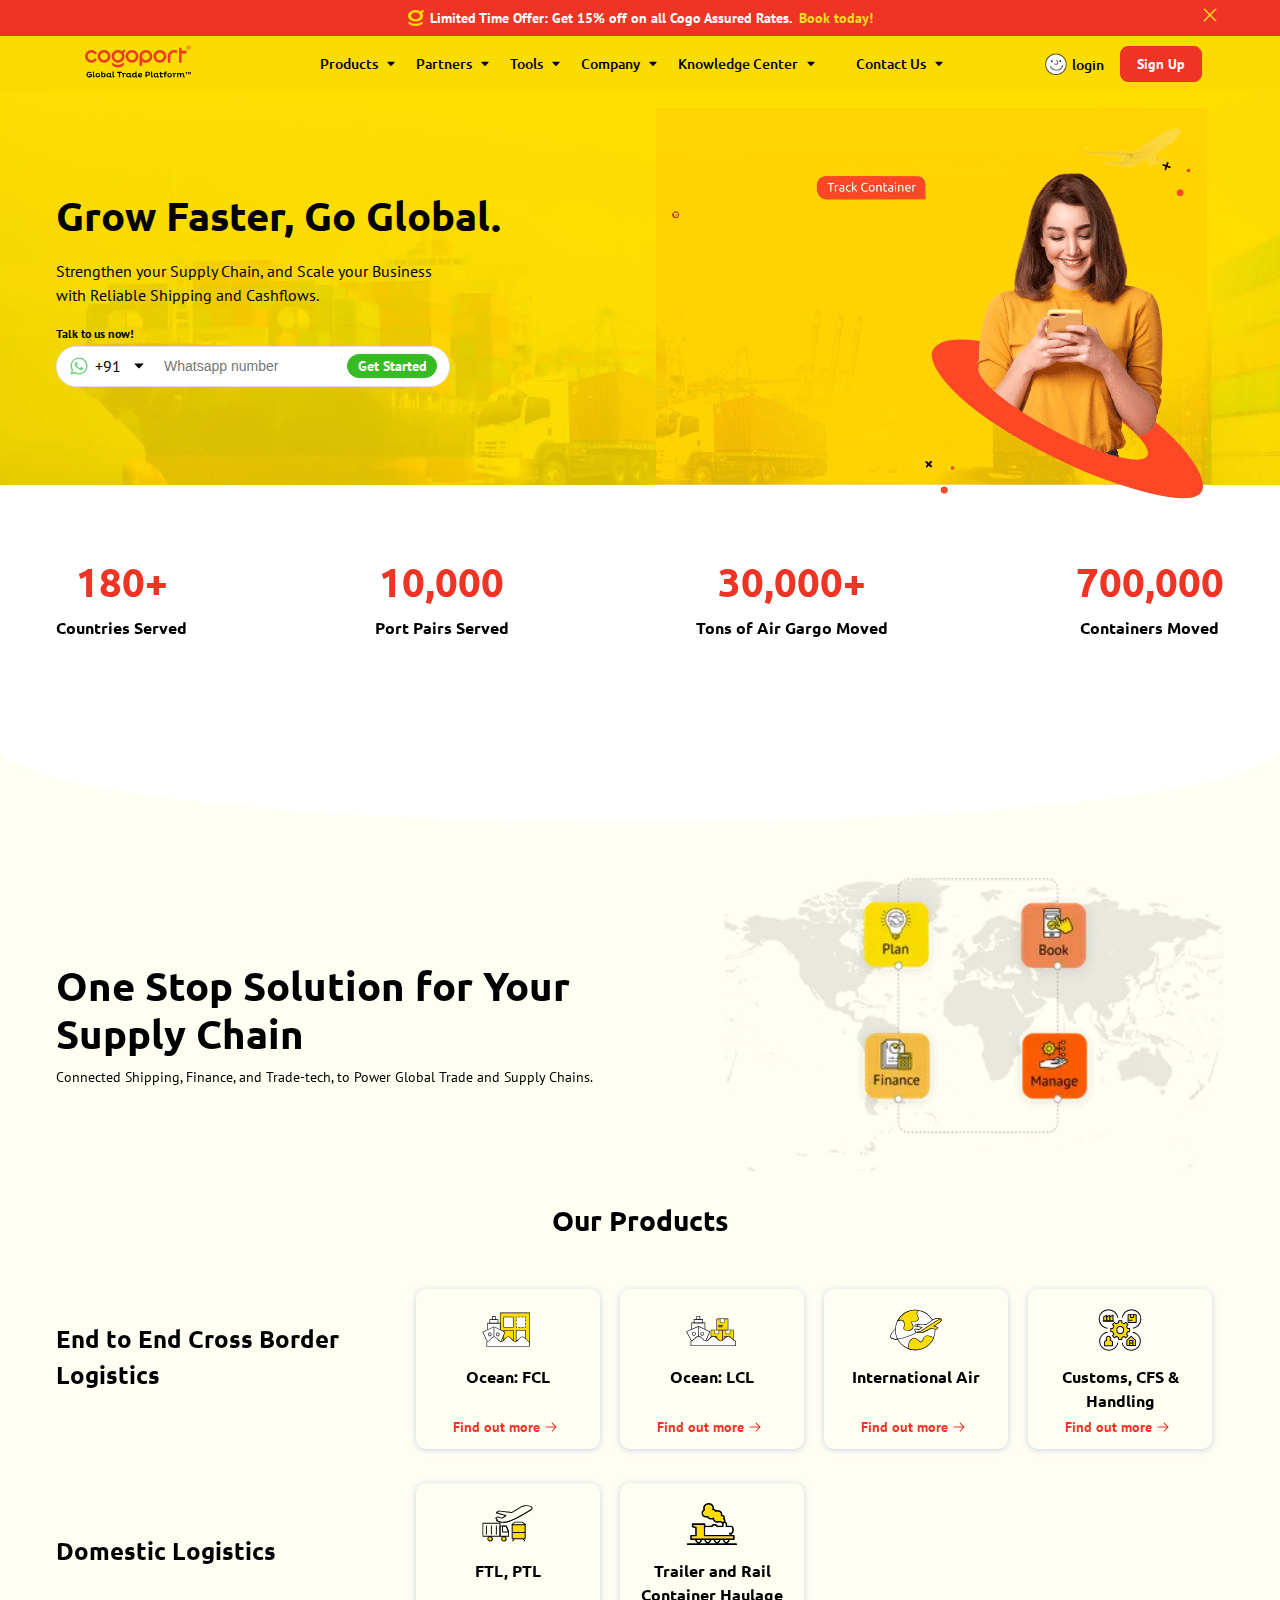
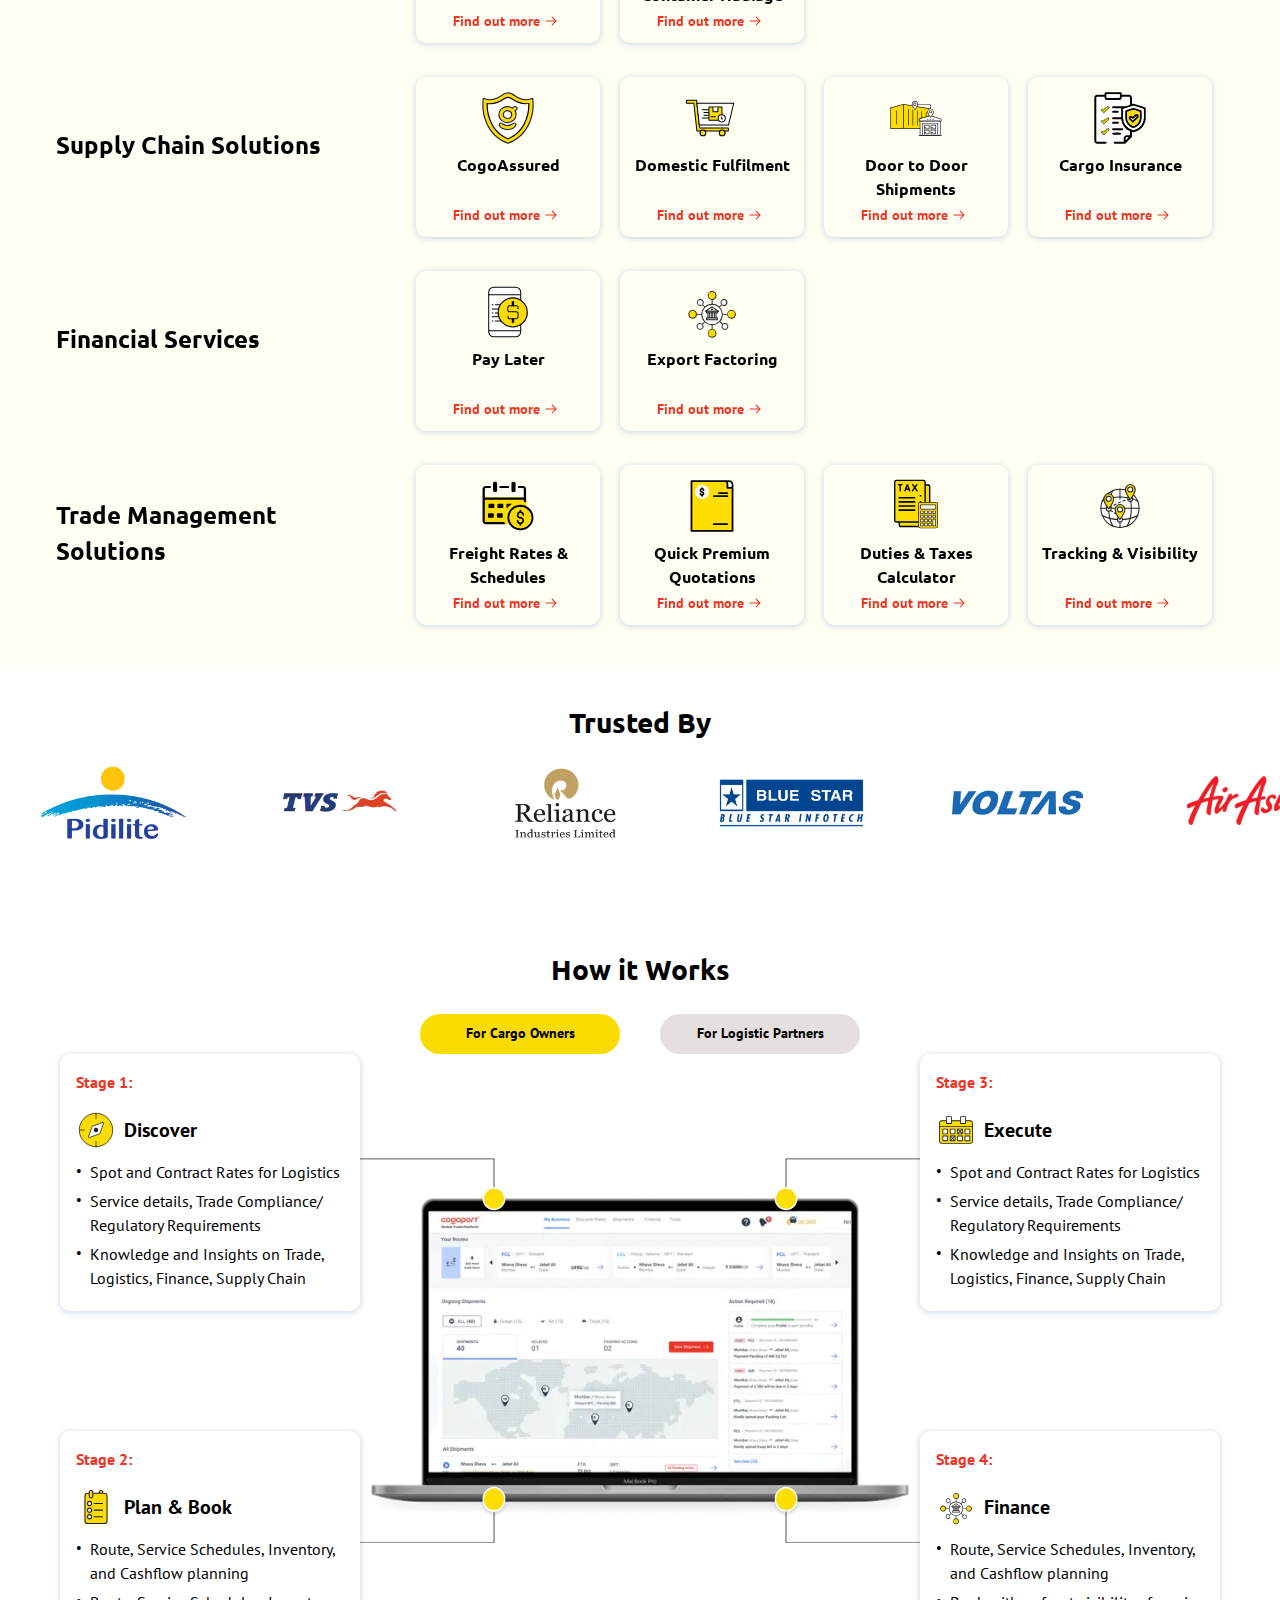
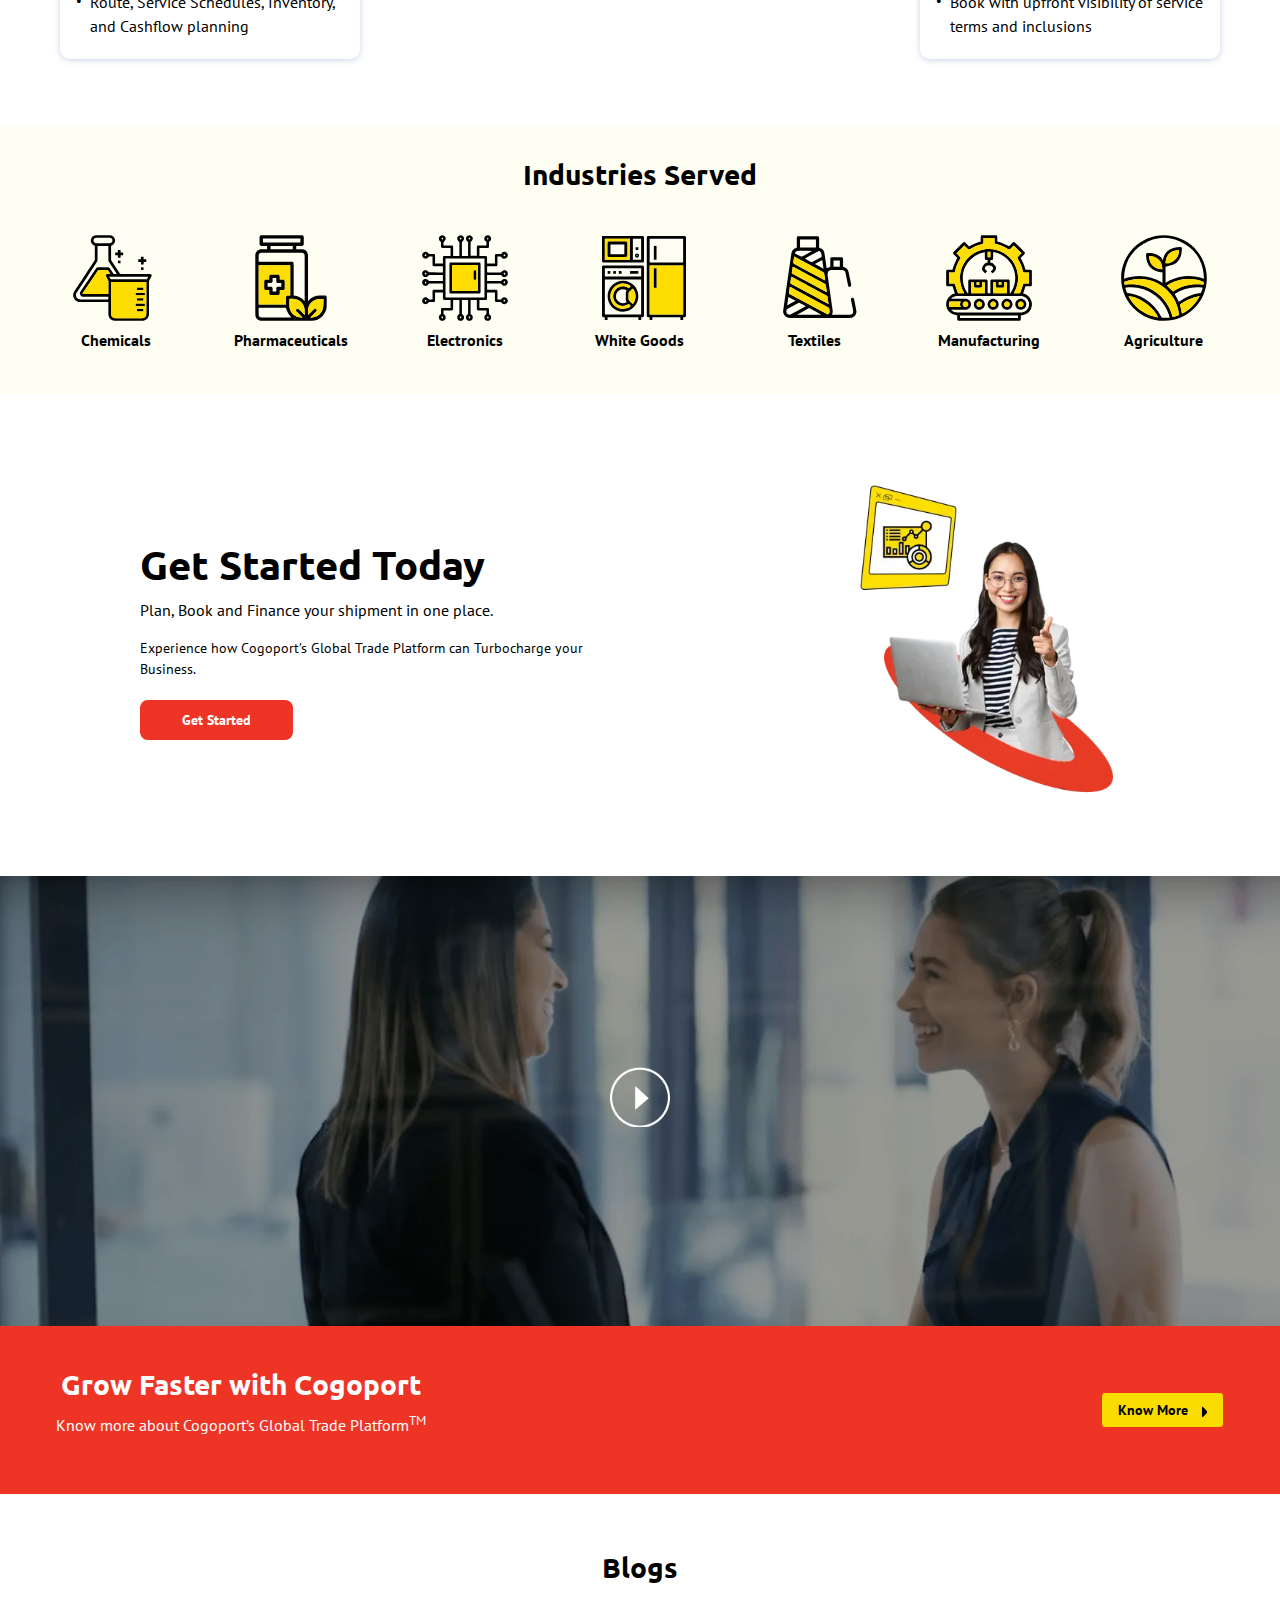
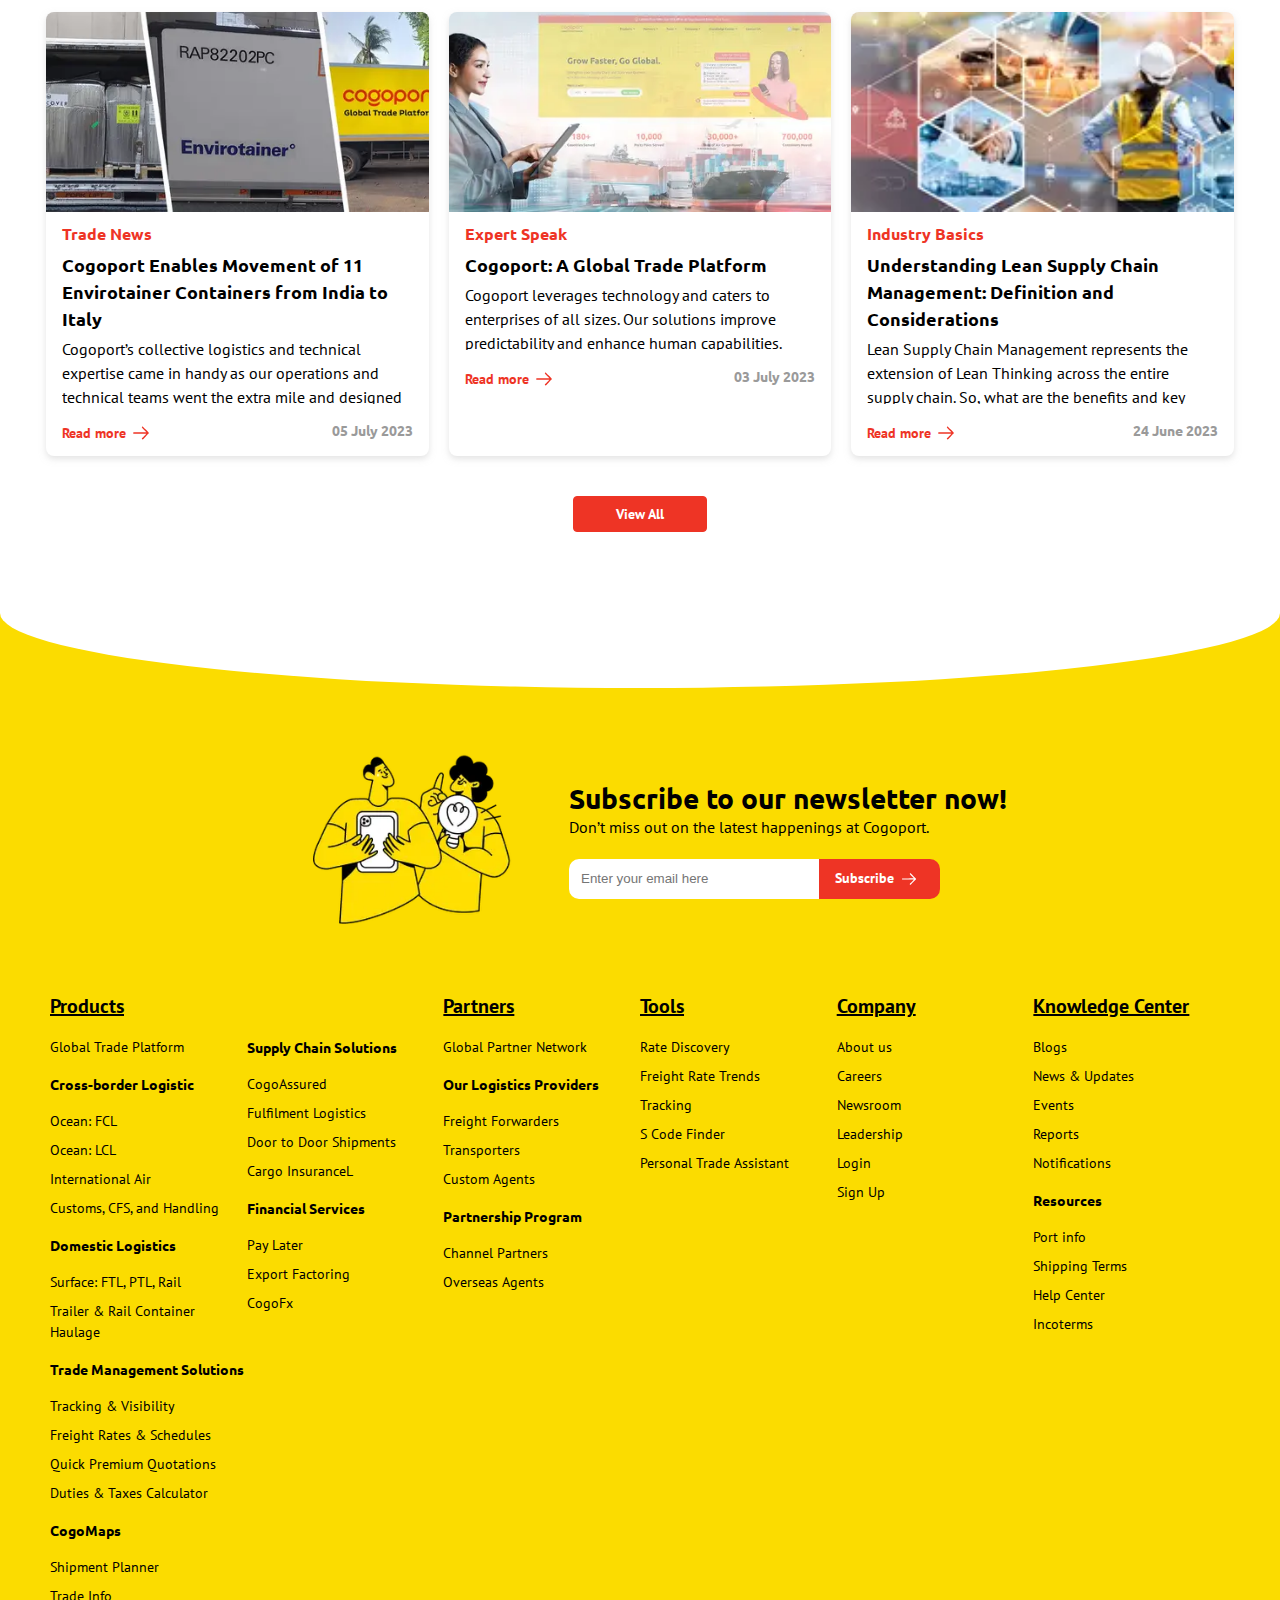
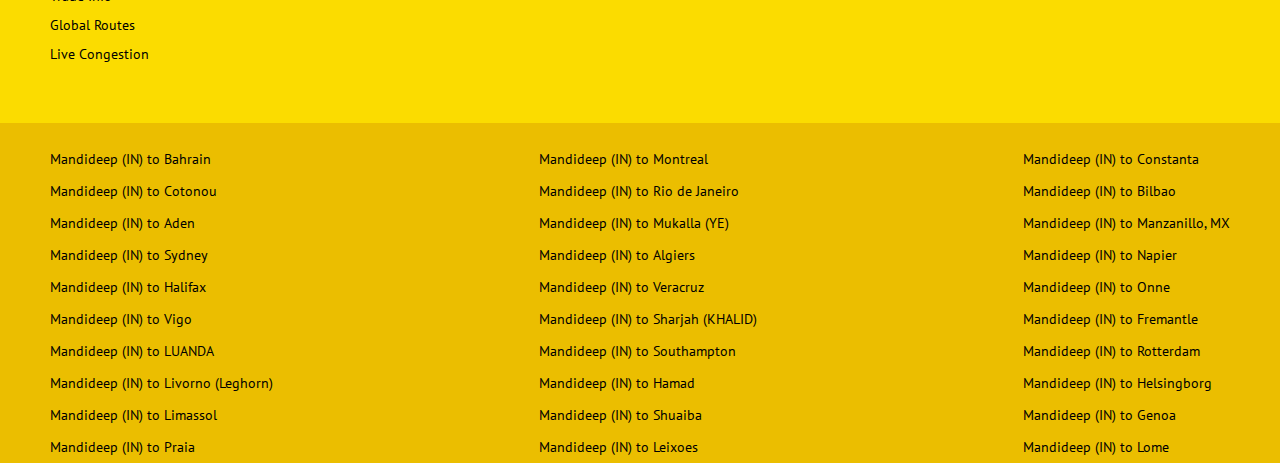
==== index.html @ 5f1fb338 "renamed a file" ====
<!DOCTYPE html>
<html>
    <head>
        <meta name="viewport" content="width=device-width, initial-scale=1" />
        <title>Cogoport - Book & Manage Shipments & Cargo Online</title>
        <link rel="preconnect" href="https://fonts.googleapis.com">
        <link rel="preconnect" href="https://fonts.gstatic.com" crossorigin>
        <link href="https://fonts.googleapis.com/css2?family=PT+Sans:wght@400;700&family=Ubuntu:wght@400;500;700&display=swap" rel="stylesheet">
        <link rel="stylesheet" href="home.css">
    </head>
<body>
   <div class="outer-container">
    <div class="alerts">
        <div class="alerts-1">
                <img id="g-icon" src="./images/g-icon.png">
                <span>
                    Limited Time Offer: Get 15% off on all Cogo Assured Rates.&nbsp&nbsp
                </span>
                <a href="https://www.cogoport.com/en-IN/discovery-rates">
                     Book today!
                </a>
        </div>
        <a id="cancel">
            <img id= "cancel-icon" src="./images/cancel-icon.svg">
        </a>
    </div>



    <div class="navbar" id="navbar">
        <div class="logo_container">
            <img id="breadcrumb"src="/images/breadcrumb_icon.svg" alt="">
            <img src="./images/cogologo_120_36.svg" style="width: 120px; height: 36px;margin-left:auto; cursor: pointer;">
        </div>
        <nav class="navbuttons_container" >
           <div class="login_signup" style="margin-right:0;">
                <a href="">
                    <span>Products</span>
                    <img src="/images/black_dropdown.svg" alt="">
                </a> 
                <a href="">
                    <span>Partners</span>
                    <img src="/images/black_dropdown.svg" alt=""></a> 
                <a href="">
                    <span>Tools</span>
                    <img src="/images/black_dropdown.svg" alt="">
                </a> 
                <a href="">
                    <span>Company</span>
                    <img src="/images/black_dropdown.svg" alt="">
                </a>
                <a href=""><span>Knowledge Center</span>
                    <img src="/images/black_dropdown.svg" alt="">
                </a> 
                <a href="" style="margin: 0px 0px 0px 40px;">
                    <span>Contact Us</span>
                    <img src="/images/black_dropdown.svg" alt="">
                </a>
            </div>
        </nav>
        <div class="login_signup">
            <img id="smiley" src="./images/smiley.png">
            <button id="login">login</button>
            <button id="signup">Sign Up</button> 
        </div>
    </div>

<!-- video section -->

<div class="container" style="padding-top:57px; margin:-57px 0px 0px 0px; background-image: url('/images/video_background.webp');background-size: 100%; background-color: transparent; background-position: bottom; object-fit: cover;">
    <div class="supply_chain" id="container_video" style=" background-color:transparent;">
             <div class="content" id="get_started_text"style=" flex:1;">
                <h1>
                    Grow Faster, Go Global.
                </h1>
                <span style="font-size: 16px; margin: 0px 0px 20px 0px;">
                    Strengthen your Supply Chain, and Scale your Business <br> with Reliable Shipping and Cashflows.
                </span>
                <span style="font-size: 12px; font-weight: 700; line-height: 14px;">
                    Talk to us now!
                </span>
                <div class="whatsapp_container">
                    <div style="padding: 8px 12px; display: flex; flex-direction: row;">
                        <img src="/images/whatsapp.svg" style="width:20px; height:20px;">
                        <span>+91</span>
                    </div>
                    
                    <img src="/images/black_dropdown.svg" style="width:12px; height:12px; margin: 0px 16px 0px 0px; cursor:pointer">
                    
                    <input type="text" placeholder="Whatsapp number">
                    <button>
                        Get Started
                    </button>
                </div>
            </div>
            <video id="video_link" src="/images/v3.mp4" type="video/mp4" poster="/images/v2.mp4#t=0.0" autoplay muted loop width="595" height="400"></video>
            <video id="video_link_tablet" src="/images/video_tablet_mode_v2.webm" type="video/webm" poster="/images/v2.mp4#t=0.0" autoplay muted loop width="595" height="400"></video>
        </div>
    </div>

    <div class="supply_chain" style="background-color: #ffffff;">
        <div class="content_1">
            <div class="tile_3">
                <h2 id="number1">0+</h2>
                <h4>Countries Served</h4>
            </div>
            <div class="tile_3">
                <h2 id="number2">0</h2>
                <h4>Port Pairs Served</h4>
            </div>
            <div class="tile_3">
                <h2 id="number3">0+</h2>
                <h4>Tons of Air Gargo Moved</h4>
            </div>
            <div class="tile_3">
                <h2 id="number4">0</h2>
                <h4>Containers Moved</h4>
            </div>
        </div>
    </div>


    <div class="curved_section_container">
        <div class="curved_section">
        </div>
    </div>

    <div class="master_container">
        <div class="container" style="margin:40px 0px 0px 0px;">
           <div class="supply_chain">
               <div class="content" id="get_started_text">
                    <h2>
                        One Stop Solution for Your Supply Chain
                    </h2>
                    <span>
                        Connected Shipping, Finance, and Trade-tech, to Power Global Trade and Supply Chains.
                    </span>
                </div>
                <div class="content" id="map_supply_chain">
                    <img src="/images/map-supply-chain.webp">
                </div>
            </div>
        </div>    
        <div class="container">
            <div class="product">
                <h3 class="section_heading">Our Products</h3>
                <div class="content_container1">
                    <div class="content_container2">
                        <div id="content">
                            <h4>End to End Cross Border Logistics</h4>
                        </div>
                        <div class="tile_container">
                           <a href="" class="tile">
                               <img src="/images/p1.svg">
                               <h4>Ocean: FCL</h4>
                               <span href="">Find out more<img src="/images/red_arrow.svg"></span>
                           </a>
                           <a href="" class="tile">
                                <img src="/images/p2.svg">
                                <h4>Ocean: LCL</h4>
                                <span href="">Find out more<img src="/images/red_arrow.svg"></span>
                            </a>
                            <a href="" class="tile">
                                <img src="/images/p3.svg">
                                <h4>International Air</h4>
                                <span href="">Find out more<img src="/images/red_arrow.svg"></span>
                            </a>
                            <a href="" class="tile">
                                <img src="/images/p4.svg">
                                <h4>Customs, CFS & Handling</h4>
                                <span href="">Find out more<img src="/images/red_arrow.svg"></span>
                            </a>
                        </div>
                    </div>
                    <div class="content_container2" id="domestic">
                        <div id="content">
                            <h4>Domestic Logistics</h4>
                        </div>
                        <div class="tile_container">
                           <a href="" class="tile">
                               <img src="/images/p5.svg">
                               <h4>FTL, PTL</h4>
                               <span href="">Find out more<img src="/images/red_arrow.svg"></span>
                           </a>
                           <a href="" class="tile">
                                <img src="/images/p6.svg">
                                <h4>Trailer and Rail Container Haulage</h4>
                                <span href="">Find out more<img src="/images/red_arrow.svg"></span>
                            </a>
                        </div>
                    </div>
                    <div class="content_container2">
                        <div id="content">
                            <h4>Supply Chain Solutions</h4>
                        </div>
                        <div class="tile_container">
                           <a href="" class="tile">
                               <img src="/images/p7.svg">
                               <h4>CogoAssured</h4>
                               <span href="">Find out more<img src="/images/red_arrow.svg"></span>
                           </a>
                           <a href="" class="tile">
                                <img src="/images/p8.svg">
                                <h4>Domestic Fulfilment</h4>
                                <span href="">Find out more<img src="/images/red_arrow.svg"></span>
                            </a>
                            <a href="" class="tile">
                                <img src="/images/p9.svg">
                                <h4>Door to Door Shipments</h4>
                                <span href="">Find out more<img src="/images/red_arrow.svg"></span>
                            </a>
                            <a href="" class="tile">
                                <img src="/images/p10.svg">
                                <h4>Cargo Insurance</h4>
                                <span href="">Find out more<img src="/images/red_arrow.svg"></span>
                            </a>
                        </div>
                    </div>
                    <div class="content_container2" id="financial_services">
                        <div id="content">
                            <h4>Financial Services</h4>
                        </div>
                        <div class="tile_container">
                           <a href="" class="tile">
                               <img src="/images/p11.svg">
                               <h4>Pay Later</h4>
                               <span href="">Find out more<img src="/images/red_arrow.svg"></span>
                           </a>
                           <a href="" class="tile">
                                <img src="/images/p12.svg">
                                <h4>Export Factoring</h4>
                                <span href="">Find out more<img src="/images/red_arrow.svg"></span>
                            </a>
                        </div>
                    </div>
                    <div class="content_container2">
                        <div id="content">
                            <h4>Trade Management Solutions</h4>
                        </div>
                        <div class="tile_container">
                           <a href="" class="tile">
                               <img src="/images/p13.svg">
                               <h4>Freight Rates & Schedules</h4>
                               <span href="">Find out more<img src="/images/red_arrow.svg"></span>
                           </a>
                           <a href="" class="tile">
                                <img src="/images/p14.svg">
                                <h4>Quick Premium Quotations</h4>
                                <span href="">Find out more<img src="/images/red_arrow.svg"></span>
                            </a>
                            <a href="" class="tile">
                                <img src="/images/p15.svg">
                                <h4>Duties & Taxes Calculator</h4>
                                <span href="">Find out more<img src="/images/red_arrow.svg"></span>
                            </a>
                            <a href="" class="tile">
                                <img src="/images/p16.svg">
                                <h4>Tracking & Visibility</h4>
                                <span href="">Find out more<img src="/images/red_arrow.svg"></span>
                            </a>
                        </div>
                    </div>
                </div>
             </div>
        </div>  
    </div>
    <div class="master_container" style="margin: 0px 0px 50px; padding:0; overflow:hidden; width:100%; background-color: #ffffff; ">
        <h3 class="section_heading">Trusted By</h3>
        <div class="inner_container_1" >
            <div class="inner_container_2" >
                <div class="inner_container_3" >
                    <img src="/images/pidilight.webp" alt="" class="partner_logo">
                    <img src="/images/tvs.png" alt="" class="partner_logo">
                    <img src="/images/reliance.webp" alt="" class="partner_logo">
                    <img src="/images/bluestar.webp" alt="" class="partner_logo">
                    <img src="/images/voltas.webp" alt="" class="partner_logo">
                    <img src="/images/air-asia.png" alt="" class="partner_logo">
                    <img src="/images/vedanta.png" alt="" class="partner_logo">
                    <img src="/images/utltratech.webp" alt="" class="partner_logo">
                    <img src="/images/bombay.png" alt="" class="partner_logo">
                    <img src="/images/bhilosa.png" alt="" class="partner_logo">
                    <img src="/images/jsw.png" alt="" class="partner_logo">
                    <img src="/images/ais.webp" alt="" class="partner_logo">
                </div>
            
                <div class="inner_container_3">
                    <img src="/images/pidilight.webp" alt="" class="partner_logo">
                    <img src="/images/tvs.png" alt="" class="partner_logo">
                    <img src="/images/reliance.webp" alt="" class="partner_logo">
                    <img src="/images/bluestar.webp" alt="" class="partner_logo">
                    <img src="/images/voltas.webp" alt="" class="partner_logo">
                    <img src="/images/air-asia.png" alt="" class="partner_logo">
                    <img src="/images/vedanta.png" alt="" class="partner_logo">
                    <img src="/images/utltratech.webp" alt="" class="partner_logo">
                    <img src="/images/bombay.png" alt="" class="partner_logo">
                    <img src="/images/bhilosa.png" alt="" class="partner_logo">
                    <img src="/images/jsw.png" alt="" class="partner_logo">
                    <img src="/images/ais.webp" alt="" class="partner_logo">
                </div>
            </div>
        </div>
    </div>


    <div class="supply_chain" style="background-color: #ffffff; flex-direction: column;">
        <h3 class="section_heading">How it Works</h3>
        <div class="buttons_container"style="display:flex; ">
            <button id="owner_button">For Cargo Owners</button>
            <button id="partner_button">For Logistic Partners</button>
        </div>
        <div class="stages_master_container" >
            <div class="clubbed_stage_container">
                <div class="corner_section" id="top_corner_section">
                    <span class="heading">Stage 1:</span>
                    <div class="sub_heading_container">
                        <img src="/images/s1.svg" alt="">
                        <span class="sub-heading">Discover</span>
                    </div>
                    <span class="text_container"><div>•</div><p class="text">Spot and Contract Rates for Logistics</p></span>
                    <span class="text_container"><div>•</div><p class="text">Service details, Trade Compliance/ Regulatory Requirements</p></span>
                    <span class="text_container"><div>•</div><p class="text">Knowledge and Insights on Trade, Logistics, Finance, Supply Chain</p></span>

                </div>
                <div class="corner_section" >

                    <span class="heading">Stage 2:</span>
                    <div class="sub_heading_container">
                        <img src="/images/s2.svg" alt="">
                        <span class="sub-heading">Plan & Book</span>
                    </div>
                    
                        <span class="text_container"><div>•</div><p class="text">Route, Service Schedules, Inventory, and Cashflow planning</p></span>
                        <span class="text_container"><div>•</div><p class="text">Route, Service Schedules, Inventory, and Cashflow planning</p></span>
                    
                    
                </div>
            </div>


            <div  class="middle_section" >
                <img id="laptop"src="/images/laptop.webp" >
            </div>


            <div class="clubbed_stage_container">
                <div class="corner_section" id="top_corner_section">
                    <span class="heading">Stage 3:</span>
                    <div class="sub_heading_container">
                        <img src="images/s3.svg" alt="">
                        <span class="sub-heading">Execute</span>
                    </div>
                    
                    <span class="text_container"><div>•</div><p class="text">Spot and Contract Rates for Logistics</p></span>
                    <span class="text_container"><div>•</div><p class="text">Service details, Trade Compliance/ Regulatory Requirements</p></span>
                    <span class="text_container"><div>•</div><p class="text">Knowledge and Insights on Trade, Logistics, Finance, Supply Chain</p></span>
                    

                </div>
                <div class="corner_section">

                    <span class="heading">Stage 4:</span>
                    <div class="sub_heading_container">
                        <img src="/images/s4.svg" alt="">
                        <span class="sub-heading">Finance</span>
                    </div>
                    
                    <span class="text_container"><div>•</div><p class="text">Route, Service Schedules, Inventory, and Cashflow planning</p></span>
                    <span class="text_container"><div>•</div><p class="text">Book with upfront visibility of service terms and inclusions</p></span>
                                            
                    
                </div>
            </div>

            
            <img id="top_left_arrow" src="/images/top_left_arrow.webp" alt="">
            <img id="top_right_arrow" src="/images/top_right_arrow.webp" alt="">
            <img id="bottom_left_arrow"src="/images/bottom_left_arrow.png" alt="">
            <img id="bottom_right_arrow"src="/images/bottom_right_arrow.webp" alt=""> 
        </div>
        

    </div>
    
    <div class="master_container" id="industries_master_container" >
        <div class="supply_chain" style="flex-direction: column;">
            <h3 class="section_heading" >Industries Served</h3>
            <div class="tiles_2">
                <div class="each_tile">
                    <img src="/images/p17.svg">
                    <span>Chemicals</span>
                </div>
                <div class="each_tile">
                    <img src="/images/p18.svg">
                    <span>Pharmaceuticals</span>
                </div>
                <div class="each_tile">
                    <img src="/images/p19.svg">
                    <span>Electronics</span>
                </div>
                <div class="each_tile">
                    <img src="/images/p20.svg" style="width:84px; height:100px; margin:0px 0px 0px 8px;">
                    <span>White Goods</span>
                </div>
                <div class="each_tile">
                    <img src="/images/p21.svg" style="width:88px; height:100px; margin:0px 0px 0px 6px;">
                    <span>Textiles</span>
                </div>
                <div class="each_tile">
                    <img src="/images/p22.svg" style="width:100px; height:100px;" >
                    <span>Manufacturing</span>
                </div>
                <div class="each_tile">
                    <img src="/images/p23.svg" style="width:100px; height:100px;" >
                    <span>Agriculture</span>
                </div>
            </div>
        </div>
    </div>

    <div class="master_container" style="background-color: #ffffff;">
        <div class="supply_chain" id="get_started_container" >
            <div class="content" id="get_started_text">
                <h2>
                    Get Started Today
                </h2>
                <span style="font-size: 16px; margin-bottom: 16px;">
                    Plan, Book and Finance your shipment in one place.
                </span>
                <span>
                    Experience how Cogoport’s Global Trade Platform can Turbocharge your Business.
                </span>
                <button id="red_get_started">Get Started</button>
            </div>
            <div class="content" id="map_supply_chain" >
                <img id= "get_started_image" src="/images/get_started_image.webp">
            </div>
        </div>
    </div>

    <div class="master_container" style="position: relative;">
        
        <div class="video_container" id="video_cover_image" >
            <img src="/images/video_cover_image.webp" alt="">
             <div class="video_play_button_container">            
                <img src="/images/play_video.png" style="width: 60px; height: 60px; margin: 0px 0px 8px; "alt="">
             </div>
            <iframe class="youtube_video_invisible" src="https://www.youtube.com/embed/iPATxlVp5gU"></iframe>
        </div>
        
        <div class="content_container">
            <div class="supply_chain" id="content_container4">
                <div class="content_container3">
                    <h3>Grow Faster with Cogoport</h3>
                    <span>Know more about Cogoport’s Global Trade Platform<sup>TM</sup></span>
                </div>
                <button id="know_more_button">
                    <span>Know More</span>
                    <img src="/images/black_right_arrow.svg" alt="">
                </button>
            </div>
        </div>
    </div>


    <div class="master_container" style="background-color: #ffffff;">
        <div class="supply_chain" style="background-color: transparent; flex-direction: column;">
            <h3 class="section_heading">
                Blogs
            </h3>
            <div class="blog_container">
               <div class="each_blog" id="blog-1">
                   <img src="/images/b1.jpeg" alt="">
                   <div class="blog_text">
                        <h4>
                           Trade News
                        </h4>
                        <h4 style="color: #000;font-size: 18px;">
                            Cogoport Enables Movement of 11 Envirotainer Containers from India to Italy 
                        </h4>
                        <p> Cogoport’s collective logistics and technical expertise came in handy as our operations and technical teams went the extra mile and designed bespoke solutions on the go.</p>
                         <div>
                            <div>
                                <span>
                                    Read more
                                   </span>
                                   <img src="images/red_arrow.svg" style= "width: 20px; height: 20px; margin-left: 5px" alt="">
                            </div>
                            
                            <h4 style="color:#9a9a9a; font-size: 14px">05 July 2023</h4>
                         </div>
                    </div>
               </div>
                <div class="each_blog" id="blog-2">
                    <img src="/images/b2.jpeg" alt="">
                    <div class="blog_text">
                        <h4>
                            Expert Speak
                        </h4>
                        <h4 style="color: #000;font-size: 18px;">
                        Cogoport: A Global Trade Platform
                        </h4>
                        <p>
                            Cogoport leverages technology and caters to enterprises of all sizes. Our solutions improve predictability and enhance human capabilities.
                            
                        </p>
                        <div>
                            <div>
                                <span>
                                    Read more
                                </span>
                                <img src="images/red_arrow.svg" style= "width: 20px; height: 20px; margin-left: 5px" alt="">
                            </div>
                            
                            <h4 style="color:#9a9a9a; font-size: 14px">03 July 2023</h4>
                        </div>
                    </div>
                </div>
                <div class="each_blog" id="blog-3">
                    <img src="/images/b3.jpeg" alt="">
                    <div class="blog_text">
                        <h4>
                            Industry Basics
                        </h4>
                        <h4 style="color: #000;font-size: 18px;">
                            Understanding Lean Supply Chain Management: Definition and Considerations
                        </h4>
                        <p>
                            Lean Supply Chain Management represents the extension of Lean Thinking across the entire supply chain. So, what are the benefits and key 
                        </p>
                        <div>
                            <div>
                                <span>
                                    Read more
                                </span>
                                <img src="images/red_arrow.svg" style= "width: 20px; height: 20px; margin-left: 5px" alt="">
                            </div>
                            
                            <h4 style="color:#9a9a9a; font-size: 14px">24 June 2023</h4>
                        </div>
                    </div>
                </div>
            </div>
            <div>
                <button id="view_all_button">
                    View All
                </button>
            </div>
        </div>
    </div>



    <div class="curved_section_container" style="background-color: #fbdc00;height: 100px; margin-top: 20px;">
        <div class="curved_section" style="height: 100px;">
        </div>
    </div>

    <div class="master_container" id="subscribe_master_container">
         <div class="subscribe_image_container">
            <img src="/images/subscribe.webp" alt="">
         </div>
         <div class="content" style=" flex:none;" >
            <h3>
                Subscribe to our newsletter now!
            </h3>
            <span style="font-size: 16px;">Don’t miss out on the latest happenings at Cogoport.</span>
            <div class="input_container">
                <input placeholder="Enter your email here" type ="text">
                <button>
                    <span>Subscribe</span>
                    <img src="/images/white_arrow.svg" alt="">
                </button>
            </div>
            
        </div>
    </div>

    <div class="master_container" id="links_container_desktop" >
        <div class="content_2">
            <span>Products</span>
             <div class="content_3">
                <a href="" class="content_5">Global Trade Platform</a>
             </div>
             <div class="content_3">
                <h4 class="content_4">Cross-border Logistic</h4>
                <a href="" class="content_5">Ocean: FCL</a>
                <a href="" class="content_5">Ocean: LCL</a>
                <a href="" class="content_5">International Air</a>
                <a href="" class="content_5">Customs, CFS, and Handling</a>
            </div>
            <div class="content_3">
                <h4 class="content_4">Domestic Logistics</h4>
                <a href="" class="content_5">Surface: FTL, PTL, Rail</a>
                <a href="" class="content_5">Trailer & Rail Container Haulage</a>
            </div>
            <div class="content_3">
                <h4 class="content_4">Trade Management Solutions</h4>
                <a href="" class="content_5">Tracking & Visibility</a>
                <a href="" class="content_5">Freight Rates & Schedules</a>
                <a href="" class="content_5">Quick Premium Quotations</a>
                <a href="" class="content_5">Duties & Taxes Calculator</a>
            </div>
            <div class="content_3">
                <h4 class="content_4">CogoMaps</h4>
                <a href="" class="content_5">Shipment Planner</a>
                <a href="" class="content_5">Trade Info</a>
                <a href="" class="content_5">Global Routes</a>
                <a href="" class="content_5">Live Congestion</a>
            </div>
            
        </div> 
        
        <div class="content_2">
            <span><br></span>
            <div class="content_3">
                <h4 class="content_4" style="margin: 8px 0px 8px">Supply Chain Solutions</h4>
                <a href="" class="content_5">CogoAssured</a>
                <a href="" class="content_5">Fulfilment Logistics</a>
                <a href="" class="content_5">Door to Door Shipments</a>
                <a href="" class="content_5">Cargo InsuranceL</a>
            </div>
            <div class="content_3">
                <h4 class="content_4">Financial Services</h4>
                <a href="" class="content_5">Pay Later</a>
                <a href="" class="content_5"> Export Factoring</a>
                <a href="" class="content_5"> CogoFx</a>
            </div>
            
        </div>  

        <div class="content_2">
            <span>Partners</span>
            <div class="content_3">
                <a href="" class="content_5">Global Partner Network</a>
            </div>
            <div class="content_3">
                <h4 class="content_4">Our Logistics Providers</h4>
                <a href="" class="content_5">Freight Forwarders</a>
                <a href="" class="content_5">Transporters</a>
                <a href="" class="content_5">Custom Agents</a>

            </div>
            <div class="content_3">
                <h4 class="content_4">Partnership Program</h4>
                <a href="" class="content_5">Channel Partners</a>
                <a href="" class="content_5">Overseas Agents</a>
            </div>
       
            
        </div>

        <div class="content_2">
            <span>Tools</span>
            <div class="content_3">
                <a href="" class="content_5">Rate Discovery</a>
                <a href="" class="content_5">Freight Rate Trends</a>
                <a href="" class="content_5">Tracking</a>
                <a href="" class="content_5">S Code Finder</a>
                <a href="" class="content_5">Personal Trade Assistant</a></div>
              
        </div>

        <div class="content_2">
            <span>Company</span>
            <div class="content_3">
                <a href="" class="content_5">About us</a>
                <a href="" class="content_5">Careers</a>
                <a href="" class="content_5">Newsroom</a>
                <a href="" class="content_5">Leadership</a>
                <a href="" class="content_5">Login</a>
                <a href="" class="content_5">Sign Up</a>
            </div>
           
        </div>

        <div class="content_2">
            <span>Knowledge Center</span>
            <div class="content_3">
                <a href="" class="content_5">Blogs</a>
                <a href="" class="content_5">News & Updates</a>
                <a href="" class="content_5">Events</a>
                <a href="" class="content_5">Reports</a>
                <a href="" class="content_5">Notifications</a>
            </div>
            <div class="content_3">
                <h4 class="content_4">Resources</h4>
                <a href="" class="content_5">Port info</a>
                <a href="" class="content_5">Shipping Terms</a>
                <a href="" class="content_5">Help Center</a>
                <a href="" class="content_5">Incoterms</a>
            </div>
        </div>
    </div>


    <div class="master_container" id="links_container_tablet">

        <div class="content_2_tablet">
            <button>
                <h3>Products</h3>
                <img src="/images/black_right_arrow.svg" alt="">
            </button>
        </div>
        <div class="content_2_tablet">
            <button>
                <h3>Partners</h3>
                <img src="/images/black_right_arrow.svg" alt="">
            </button>
        </div>
        <div class="content_2_tablet">
            <button>
                <h3>Tools</h3>
                <img src="/images/black_right_arrow.svg" alt="">
            </button>
        </div>
        <div class="content_2_tablet">
            <button>
                <h3>Company</h3>
                <img src="/images/black_right_arrow.svg" alt="">
            </button>
        </div>
        <div class="content_2_tablet">
            <button>
                <h3>Knowledge Center</h3>
                <img src="/images/black_right_arrow.svg" alt="">
            </button>
        </div>
        <div class="content_2_tablet">
            <button>
                <h3>Contact Us</h3>
            </button>
        </div>
        

    </div>

        <div class="master_container" style="margin:0; background-color: #ebbe00;">
            <div class="supply_chain" id="ports_container" >

                <div class="content_2" >
                    <a href="" class="content_5">Mandideep (IN) to Bahrain</a>
                    <a href="" class="content_5">
                        Mandideep (IN) to Cotonou</a>
                    <a href="" class="content_5">
                        Mandideep (IN) to Aden</a>
                    <a href="" class="content_5">
                        Mandideep (IN) to Sydney</a>
                    <a href="" class="content_5">
                        Mandideep (IN) to Halifax</a>
                    <a href="" class="content_5">
                        Mandideep (IN) to Vigo</a>
                    <a href="" class="content_5">
                        Mandideep (IN) to LUANDA</a>
                    <a href="" class="content_5">
                        Mandideep (IN) to Livorno (Leghorn)</a>
                    <a href="" class="content_5">
                        Mandideep (IN) to Limassol</a>
                    <a href="" class="content_5">
                        Mandideep (IN) to Praia</a>
                </div>

                <div class="content_2" >
                    <a href="" class="content_5">
                        Mandideep (IN) to Montreal</a>
                    <a href="" class="content_5">
                        Mandideep (IN) to Rio de Janeiro</a>
                    <a href="" class="content_5">
                        Mandideep (IN) to Mukalla (YE)</a>
                    <a href="" class="content_5">
                        Mandideep (IN) to Algiers</a>
                    <a href="" class="content_5">
                        Mandideep (IN) to Veracruz</a>
                    <a href="" class="content_5">
                        Mandideep (IN) to Sharjah (KHALID)</a>
                    <a href="" class="content_5">
                        Mandideep (IN) to Southampton</a>
                    <a href="" class="content_5">
                        Mandideep (IN) to Hamad</a>
                    <a href="" class="content_5">
                        Mandideep (IN) to Shuaiba</a>
                    <a href="" class="content_5">
                        Mandideep (IN) to Leixoes</a>
                </div>

                <div class="content_2" >
                    <a href="" class="content_5">Mandideep (IN) to Constanta</a>
                    <a href="" class="content_5">
                        Mandideep (IN) to Bilbao</a>
                    <a href="" class="content_5">
                        Mandideep (IN) to Manzanillo, MX</a>
                    <a href="" class="content_5">
                        Mandideep (IN) to Napier</a>
                    <a href="" class="content_5">
                        Mandideep (IN) to Onne</a>
                    <a href="" class="content_5">
                        Mandideep (IN) to Fremantle</a>
                    <a href="" class="content_5">
                        Mandideep (IN) to Rotterdam</a>
                    <a href="" class="content_5">
                        Mandideep (IN) to Helsingborg</a>
                    <a href="" class="content_5">
                        Mandideep (IN) to Genoa</a>
                    <a href="" class="content_5">
                        Mandideep (IN) to Lome</a>
                </div>

            </div>
        </div>
    
    
   
</div>



<script src="home.js"></script>

</body>
</html>
---- home.css ----
*{
    box-sizing: border-box;
}

body
{
    padding:0;
    margin:0;
    box-sizing: border-box;
    line-height: 1.5;
}


/* starting of ALerts bar*/

.outer-container
{
    min-width:fit-content;
}


.alerts
{
    display:flex; 
    flex-direction: row;
    justify-content: center;
    align-items: center;
    height:36px;
    width: 100%;
    background-color: #ee3425;
    position:relative;
    
}

.alerts-1
{

    
    font-size: 14px;
    font-weight: bold;
    font-family:'PT Sans', sans-serif;
    display:flex;
    flex-direction: row;
    
}

#cancel{

    position: absolute;
    right:0px;
  
}

#cancel-icon:hover{
    cursor: pointer;
}

.alerts-1 span{
    color: #FFFFFF;
}
.alerts-1 a
{
    text-decoration: none;
    color:#fbdc22;

}

.alerts-1 a:hover{
    text-decoration: underline;
}



#g-icon
{
    width:16px;
    height:16px;
    margin: 0px 6px 0px 0px;
    margin-right:6px;
    margin-top: 0px;
    margin-bottom:0px;
    align-self: center;
}


#cancel-icon{
    margin: 0px 60px 0px 0px
}

/* end of alerts bar */


/* start of navbar */

.navbar
{

    padding: 8px 16px;
    display:flex;
    flex-direction: row;
    background: #fbdc00;
    height: 56px;
    position: sticky;
    top:0;
    left:0;
    z-index:1000;
    width:100%;
    
}

.navbar_white_version
{
    padding: 8px 16px;
    display:flex;
    flex-direction: row;
    background: #ffffff;
    height: 56px;
    position: sticky;
    top:0;
    left:0;
    z-index:1000;
    width:100%;
    box-shadow:0 1px 6px rgba(169,188,218,.65);
}

.logo_container
{
    margin-left:auto;
    display: flex;
}

#breadcrumb{
    display: none;
    
}
.navbuttons_container
{
    display:flex;
    flex-direction: row;
    align-items: center;
    margin: 0px auto;
}

.navbuttons_container a
{
    text-decoration: none;
    margin: 0px 0px 0px 20px;
    align-self: center;
}

.navbuttons_container  span:hover
{
    color:#ee3425;
}
.navbuttons_container img
{
   width: 10px;
   height: 10px;
   margin: 0px 0px 0px 4px;
}

.navbuttons_container span
{
    color: #000;
    font-size: 14px;
    font-weight: 500;
    font-family:'Ubuntu', sans-serif;
   
}


.login_signup
{
    display:flex;
    flex-direction: row;
    align-items: center;
    padding: 0px 0px 0px 40px;
    /* margin-top: 12px;
    margin-bottom: 14px; */
    margin-right:auto;
    margin-left: 0px;
}

#smiley
{
    margin-right:5px;
    width:22px;
    height:22px;
    align-self:center;
    cursor:pointer;
}

#login
{
    background-color:transparent;
    padding:0px;
    border:0px;
    margin-right:16px;
    font-size: 14px;
    font-weight: 500;
    font-family:'Ubuntu', sans-serif;
    align-self:center;
    cursor:pointer;

}

#signup
{
    background-color: #ee3425;
    padding:4px 16px;
    border: 1px solid #ee3425;
    border-radius: 8px;
    height:36px;
    color:#FFFFFF;
    font-size: 14px;
    font-weight: 700;
    line-height: 1.2;
    font-family:'PT Sans', sans-serif;
    align-self:center;
    cursor:pointer;
}



/* navbar ends here */


/* curved section starts */


.curved_section_container{

    width:100%;
    height:100px;
    position:relative;
    background-color: #fffef2;
}
.curved_section{
    position:absolute;
    top:0;
    left:0;
    width:100%;
    background-color: #ffffff;
    height:100px;
    border-bottom-left-radius: 100% 150%;
    border-bottom-right-radius: 100% 150%;
}

/* curved section ends */


/* products and supply section starts */
.master_container
{
    margin-bottom: 40px;
    background: #fffef2;
    width:100%;
    display: flex;
    flex-direction: column;
    z-index:100;
}
.container
{
    
    width:100%;
    background-color: #fffef2;
}
.supply_chain
{
    width:1200px;
    padding: 16px;
    margin-top:0px;
    margin-bottom:0px;
    margin-left: auto;
    margin-right:auto;
    background-color: #fffef2;
    display:flex;
    flex-direction: row;
    justify-content: center;
    align-items: center;
}


#map_supply_chain
{
    display:flex;

}

.content
{
    flex:1;
    display: flex;
    flex-direction: column;
}

.content img
{
    
    width: 500px;
    margin-left: auto;
}

.content h2
{
    font-size: 40px;
    margin: 0px 0px 10px 0px;
    font-family:'Ubuntu', sans-serif;
    font-weight:bold;
    line-height: 1.2;
}

.content span
{
    font-size: 14px;
    font-family:'PT Sans', sans-serif;
}


.product
{
    width:1200px;
    padding: 16px;
    margin-top:0px;
    margin-bottom:0px;
    margin-left: auto;
    margin-right:auto;
    background-color: #fffef2;
    display:flex;
    flex-direction: column;
}

.section_heading{
    margin: 0px 0px 28px;
    font-size: 28px;
    line-height: 1.2;
    font-family:'Ubuntu', sans-serif;
    text-align: center;
}



.content_container2
{
   
    margin: 14px 0px 14px 0px;
    display: flex;
    flex-direction: row;
    align-self: center;
        
}

#content{

    display: flex;
    flex-direction: column;
    justify-content: center;
}


#content h4
{

    width:300px;
    font-size: 24px;
    font-family:'Ubuntu', sans-serif;
    margin: 0px 50px 24px 0px;
    
}

.tile_container{

    display:flex; 
    justify-content: flex-start; 
    flex-wrap: wrap;
}


.content_container1 .tile
{
    width: 184px;
    height: 160px;
    margin:10px;
    padding: 10px 7px;
    cursor: pointer;
    text-decoration: none;
    border: 1.5px solid transparent;
    border-radius: 10px;
    box-shadow: 0 1px 6px rgba(169,188,218,.65);
    display: flex;
    flex-direction: column;
    align-items: center;
    position:relative;

}

.tile:hover{

    border: 1.5px solid #ee3425;
}


.tile >img{

    width:60px;
    height:60px;
}

.tile h4{

    text-align:center;
    font-size: 16px;
    font-family:'Ubuntu', sans-serif;
    margin: 5px 0px 16px;
    color: #000;
}

.tile span
{
    text-decoration: none;
    font-size: 14px;
    color:#ee3425;
    font-weight:700;
    font-family:'PT Sans', sans-serif;
    margin: 10px;
    display:flex;
    position:absolute;
    bottom:0;  /* done for the cases when this span goes out of the tile due to large text above it */
}

.tile span img{

    margin:0px 5px 0px 4px;
    align-self: center;
}


/* products and supply section ends */


/* industries served section starts */


#industries_master_container{

    padding:16px; 
    margin-bottom:50px; 
    background-color: #FFFef2"
}
.tiles_2
{
    width:100%;
    display:flex;
    flex-direction:row;
    align-content: space-between;
    justify-content: space-between;
    flex-wrap: wrap;
}

.each_tile
{
    margin:10px;
    width:100px;
    display: flex;
    flex-direction: column;
    align-items: center;
}

.each_tile span{

    font-size: 16px;
    font-weight:700;
    font-family:'PT Sans', sans-serif;
    text-align: center;
    
}

/* industries served section ends */

/* numbers section ends */

.content_1{

    width:100%;
    padding: 50px 0px;
    display: flex;
    flex-direction: row;
    justify-content: space-between;
}


 .tile_3 h2
 {
    font-size: 40px;
    margin: 0px 0px 5px 0px;
    color:#ee3425;
    font-family:'Ubuntu', sans-serif;
    text-align: center;
 }


 .tile_3 h4
 {
    font-size: 16px;
    margin: 0px 0px 16px 0px;
    color:#000000;
    font-family:'Ubuntu', sans-serif;
    text-align: center;
 }


/* numbers section ends */


/* video section starts */

.content h1
{
    font-size: 40px;
    margin: 0px 0px 20px 0px;
    font-family:'Ubuntu', sans-serif;
    font-weight:bold;
    line-height: 1.2;
}


.whatsapp_container
{
    background-color: #FFFFFF;
    border-radius:20px;
    display: flex;
    flex-direction: row;
    justify-content: center;
    width:fit-content;
    margin-top: 5px;
    height: 41px;
    background: #fff;
    border: 1px solid #e0e0e0;
    
}

.whatsapp_container img
{
    align-self: center;

}

.whatsapp_container span
{
    font-size: 16px;
    font-family:'PT sans', sans-serif;
    align-self: center;
    padding-left: 6px;
    cursor: pointer;

}

.whatsapp_container input
{
    border: none;
    align-self: center;
    font-size: 14px;
    line-height: 20px;
    margin-left:1px;
    outline: none;
    

}

.whatsapp_container button
{
    border-radius:12px;
    background-color: #36bb22;
    border: 1px solid #36bb22;
    padding: 2px 4px;
    width:90px;
    color:#FFFFFF;
    font-size: 14px;
    font-family:'PT Sans', sans-serif;
    font-weight: 700;
    height: fit-content;
    align-self: center;
    margin-right: 12px;
    cursor: pointer;
    
}

#video_link
{
    display: flex;
    flex:1;
    margin:0px 0px -39px;
}

#video_link_tablet{

    display: none;
}


/* video section ends */


/* marquee section starts */

.inner_container_1
{
    margin:auto; 
    max-width: 100vw;
}

.inner_container_2
{
    display: flex; 
    flex-direction: row;
}

.inner_container_3
{
    display: flex;
    flex-direction: row;
    flex-shrink: 0;
    height: 120px;
    min-width: 100%;
    animation-name: marquee_partners;
    animation-duration: 30s;
    animation-iteration-count: infinite;
    animation-timing-function: linear;
}

@keyframes marquee_partners
{
   from{
       transform: translateX(0);
   }

   to{
       transform: translateX(-100%);
   }
}

.partner_logo
{
     width:146px;
     height: 73px;
     margin: 0px 40px;
 
}

/* marquee section ends */

/* get started section starts */

#get_started_container{

    background-color: transparent;
    padding:16px 100px;
}
#get_started_image
{
    width: 280px;
    height: 310px;
    margin: 25px 0px 25px auto;
    justify-content: flex-end;
    animation-name: get_started;
    animation-duration: 3.6s;
    animation-iteration-count: infinite;
    animation-timing-function: linear;
}

@keyframes get_started
{
   0%{
       transform: translateY(0);
   }

   50%{
       transform: translateY(15px);
   }

    100%{
        transform: translateY(0);
    }
}



#red_get_started
{
    margin: 20px 0px 0px;
    padding: 8px 42px;
    background-color: #ee3425;
    color:#FFFFFF;
    font-size: 14px;
    font-family:'PT Sans', sans-serif;
    border-radius: 8px;
    font-weight: 700;
    height: 40px;
    border:0;
    width: fit-content;
    cursor:pointer;
}

/* get started section ends */

/* Links section starts */

#links_container_desktop{

    display:flex;
    flex-direction: row; 
    margin:0px; 
    padding: 0px 50px 50px; 
    background-color: #fbdc00; 
}

#links_container_tablet{
    display: none;
}

.content_2{

    flex:1;
    display:flex;
    flex-direction: column;
}

.content_3
{
    margin: 8px 0px;
    display:flex;
    flex-direction: column;
}

.content_2 span{

    margin: 20px 0px 0px;
    font-size: 20px;
    font-family:'PT Sans', sans-serif;
    font-weight: 700;
    text-decoration: underline;

}

.content_2 a{

    text-decoration: none;
    color: #000;
    font-size: 14px;
    font-family:'PT Sans', sans-serif;
    font-weight: 400;
    margin: 8px 0px 0px;
    width: fit-content;


}

.content_2 a:hover{
    text-decoration: underline;
}

.content_2 h4{

    font-size: 14px;
    font-family:'Ubuntu', sans-serif;
    margin: 0px 0px 8px;
}

/* Links section ends */

/* ports section starts */

#ports_container{
    width: 100%; 
    padding:20px 50px 0px; 
    justify-content: space-between; 
    background-color: transparent;
}

#ports_container .content_2
{
    width: fit-content;
    line-height: 2rem;
    flex:none;

}

#ports_container .content_2 a
{
    margin:0;
    
}

#ports_container .content_2 a:hover
{
    color:#ee3425;
    
}

/* ports section ends */

/* subscribe section starts */

#subscribe_master_container{

    display:flex;
    flex-direction: row; 
    align-items: center; 
    justify-content: center; 
    padding:20px 0px 0px; 
    margin:0; 
    background-color: #fbdc00;
}

.subscribe_image_container{

    margin: 20px;
    padding: 20px;
    width: 20%;
}

.subscribe_image_container img
{
    width: 100%;
    height: 100%;
}

.content h3{

   
    font-size: 28px;
    margin: 0px;
    font-family:'Ubuntu', sans-serif;
    font-weight:bold;
    line-height: 1.2;
}

.input_container
{
    
    height: 40px;
    margin: 20px 0px 0px;
    display: flex;
    flex-direction: row;
    align-items: center;

}


.input_container input
{
    width: 250px;
    height: 40px;
    padding: 10px;
    outline:none;
    border: 2px solid transparent;
    border-top-left-radius: 10px;
    border-bottom-left-radius: 10px;

}


.input_container input:focus
{
    border:2px solid gray;
    
}

.input_container button
{
    margin: 0px;
    padding: 4px 16px;
    background-color: #ee3425;
    color:#FFFFFF;
    font-size: 14px;
    font-family:'PT Sans', sans-serif;
    /* border-radius: 8px; */
    font-weight: 700;
    line-height: 1.2;
    height: 40px;
    border:0;
    
    cursor:pointer;
    border-top-right-radius: 10px;
    border-bottom-right-radius: 10px;
    display: flex;
    align-items: center;
}

.input_container button span{
    align-self: center;

}


.input_container img{
    width: 30px;
    height: 18px;
}

/* subscribe section ends */


/* video section starts */



.video_container
{
    height: 450px;
    cursor: pointer;
    width: 100%;
    position: relative;
}

.video_container img
{
    width:100%;
    height: 100%;
    object-fit: cover;
}

.video_play_button_container
{
    width:100%;
    height:100%;
    position: absolute;
    top: 0;
    right: 0;
    bottom: 0;
    left: 0;
    display: flex;
    flex-direction: column;
    align-items: center;
    justify-content: center;
    background-color: rgba(0,0,0,.4);
}

.content_container{

    background: #ee3425;
}

#content_container4
{
    background-color: transparent; 
    justify-content: space-between;
}

.content_container3
{
    padding: 25px 0px;
    display: flex;
    flex-direction: column;
    align-items: center;
}

.content_container3 h3{

    margin-bottom: 10px;
    margin-top: 0px;
    color: #fff;
    font-size: 28px;
    line-height: 1.2;
    font-family:'Ubuntu', sans-serif;
    font-weight: bold;
}


.content_container3 span{

    margin-bottom: 16px;
    color: #fff;
    font-size: 16px;
    font-family:'PT sans', sans-serif;
    
}

#know_more_button{

    padding: 4px 16px;
    border: 1px solid #ee3425;
    background-color: #fbdc00;
    min-width: 72px;
    height: 36px;
    border-radius: 4px;
    color: #000;
    font-size: 14px;
    font-weight: 700;
    font-family:'PT sans', sans-serif;
    line-height: 1.2;
    cursor: pointer;
    display: flex;
    justify-content: center;
    align-items: center;
}

#know_more_button img
{
    width: 14px;
    height: 14px;
    margin: 0px 0px 0px 5px;
    align-self: center;
}

.youtube_video_invisible{
    display: none;
}

.youtube_video_visible{

    height: 500px;
    position: absolute;
    top: 50%;
    left: 50%;
    width: 800px;
    transform: translate(-50%,-50%);
    background-position: center;
    background-repeat: no-repeat;
    border: none;
    border-radius: 4px;
    box-shadow: 0 0 8px rgba(44,62,80,.2);
}

/* video section ends */



/* blogs section starts */
.blog_container
{
    display: flex;
    flex-direction: row;
   
}

.each_blog{

    display: flex;
    flex-direction:column ;
    margin: 0px 10px 40px;
    border-radius: 8px;
    box-shadow: 0 3px 6px hsla(0,0%,79%,.5);
    width: calc(100%/3);
    cursor: pointer;
   
}

#blog-1{
    margin-left: -10px;
}

#blog-3{
    margin-right: -10px;
}

.each_blog img
{
    height:200px;
    width: 100%;
    border-top-left-radius: 8px;
    border-top-right-radius: 8px;
    object-fit: cover;

}

.blog_text{
    padding: 10px 16px;
}

.blog_text h4
{
    font-size: 16px;
    margin: 0px 0px 5px;
    font-family:'Ubuntu', sans-serif;
    font-weight:bold;
    color: #ee3425;
}

.blog_text p
{

    font-size: 16px;
    margin: 0px 0px 16px;
    font-family:'PT sans', sans-serif;
    max-height: calc(1.4rem * 3);
    overflow: hidden;
}

.blog_text div
{
    display: flex;
    flex-direction: row;
    justify-content: space-between;
    align-items: center;
}

.blog_text div span
{
    font-size: 14px;
    color: #ee3425;
    font-weight: 700;
    font-family: 'PT Sans', sans-serif;
}


#view_all_button
{
    
    padding: 8px 42px;
    background-color: #ee3425;
    color:#FFFFFF;
    font-size: 14px;
    font-family:'PT Sans', sans-serif;
    border-radius: 4px;
    font-weight: 700;
    height: 36px;
    border: 1px solid #ee3425;
    width: fit-content;
    cursor:pointer;
}

/* blogs section ends */

/* stages section starts */

.stages_master_container{

    display: flex;
    flex-direction: row;
    position: relative; 
    margin-bottom: 50px;
}

.corner_section{

    width: 300px;
    padding: 16px;
    border-radius: 10px;
    box-shadow: 0 1px 6px rgba(169,188,218,.65);
    display:flex;
    flex-direction: column;
}

#top_corner_section
{
    margin: 0px 0px 120px;
}

.middle_section
{
    display: flex;
  
}

#laptop{

    align-self: center;
    width: 560px;
    height: 320px;
}

#top_left_arrow
{
    width: 150px;
    height:59px;
    position: absolute;
    top:104px;
    left:300px;
}

#top_right_arrow
{
    width: 150px;
    height:59px;
    position: absolute;
    top:104px;
    right:300px;
}

#bottom_left_arrow
{
    width: 150px;
    height:59px;
    position: absolute;
    bottom:116px;
    left:300px;
}

#bottom_right_arrow
{
    width: 150px;
    height:59px;
    position: absolute;
    bottom:116px;
    right:300px;
}

#owner_button, #partner_button
{
    color: #000!important;
    width: 200px;
    padding: 20px;
    margin: 0 20px;
    font-size: 14px;
    font-family: 'PT Sans', sans-serif;
    font-weight: 700;
    height: 36px;
    min-width: 72px;    
    border-radius: 20px;
    outline:none;
    align-items: center;
    cursor: pointer;
    height: 28px;
    display: flex;
    justify-content: center;
    line-height: 1.2;
}

#owner_button{
    background-color: #fbdc00;
    border:#fbdc00
}

#partner_button{
    background-color: #e5dfdf;
    border:#e5dfdf
}

#partner_button:click{
    background-color: #fbdc00;
}

.heading{
    font-weight: 600;
    color: #ee3425;
    font-family: 'PT Sans', sans-serif;
    font-size: 16px;
    margin: 0px 0px 16px;
}

.sub_heading_container
{
    padding-bottom: 10px;
    display: flex;
    justify-content: flex-start;
    align-items: center;

}

.sub-heading
{
    padding-left: 8px;
    font-size: 20px;
    font-weight: 600;
    font-family: 'PT Sans', sans-serif;

}

.text_container{
    display: flex;
}

.text{

    font-family: 'PT Sans', sans-serif;
    font-size: 16px;
    padding-bottom: 5px;
    padding-left: 8px;
    margin: 0;
}


/* stages section ends */




@media screen and (max-width: 767px) {


.outer_container{
    width: 100%;
}
    .product{

        width: 100%;
    }

.master_container{
    margin-bottom: 32px;
}
    
.content_container1 .tile{

    width: 128px;
    height: 128px;
    padding: 0;
    margin: 8px;
}



.tile h4{

    text-align:center;
    font-size: 14px;
    font-family:'Ubuntu', sans-serif;
    margin: 5px 0px 5px;
    color: #000;
}

.tile span
{
    text-decoration: none;
    font-size: 12px;
    color:#ee3425;
    font-weight:700;
    font-family:'PT Sans', sans-serif;
    margin: 8px 0 6px 8px;
    display:flex;
    position:absolute;
    bottom:0;  /* done for the cases when this span goes out of the tile due to large text above it */
}

.tile span img{

    margin:0px 5px 0px 4px;
    align-self: center;
}

.section_heading{
    margin: 0px 0px 20px;
    font-size: 20px;
    line-height: 1.2;
    font-family:'Ubuntu', sans-serif;
    text-align: center;
}

#content h4
{

    width:100%;
    font-size: 16px;
    font-family:'Ubuntu', sans-serif;
    margin: 0px 0px 16px 0px;
    
}

.content_container2{

    margin: 14px 0px 14px 0px;
    display: flex;
    flex-direction: column;
    align-items: center;
}


.supply_chain{
    width: 100%;
    flex-direction: column;
}


.content
{
    flex: none;
    display: flex;
    flex-direction: column;
}

.content h2{
    
    font-size: 24px;
}

.content span{
   
    color: #000;
}


#get_started_text
{
    /* justify-content: flex-start; */
    order:2;
}


.content img{
    width: 100%;
    order:1;
    height: 100%;
    object-fit: contain;
}


#get_started_image
{
    width: 100%;
    height: 360px;
    margin: 0px;
}

#red_get_started{

    width: 100%;
}

.blog_container
{
    margin: auto;
    flex-direction: column;
    align-items: center;
}

.each_blog
{
    width: 100%;
    margin: 0px 10px 40px;
}

#blog-1, #blog-3{
    margin-left: 10px;
    margin-right: 10px;
}



#video_link{
    display: none;
}

#video_link_tablet{

    display:block;
    width: 100%;
    order: 1;
    margin:0px 0px 0px 0px;
    backface-visibility: hidden;
}

.container{

    width: 100%;
    background-size: initial;
}

.content h1{
    font-size: 24px;
}

.tile_3 h2 {
    font-size: 24px;
}

.tile_3  h4 {
        font-size: 14px;
    
}

.content_1{
    padding: 0;
    flex-direction: row;
    flex-wrap: wrap;
    align-content: space-between;
}

.tile_3
{
    width: 50%;
    
}

.buttons_container{

    flex-direction: column;
}

#owner_button, #partner_button{
    margin: 0px 20px 16px 20px;
}

.stages_master_container{
    margin-bottom: 32px;
    flex-direction: column;
    align-items: center;
    width: 100%;
}

.clubbed_stage_container{

    width: 100%;
}

#top_left_arrow, #top_right_arrow, #bottom_left_arrow, #bottom_right_arrow{
    display: none;
}

.corner_section{
    width: 100%;
    margin: 0px 0px 20px 0px;
}

.middle_section{
    order:-40;
    margin: 0px 0px 20px;
}

#top_corner_section{
    margin: 0px 0px 20px 0px;
}

#laptop{
    
    width: 280px;
    height: auto;
    margin-top: 10px;
}



@keyframes get_started
{
   0%{
       transform: translateY(0);
   }

   50%{
       transform: translateY(10px);
   }

    100%{
        transform: translateY(0);
    }
}


#industries_master_container{
    margin-bottom: 32px;
}

.tiles_2{
    justify-content: center;
}

.content h3{
    font-size: 20px;
}

.subscribe_image_container{
    display: none;
}

#subscribe_master_container{

    
    flex-direction: column; 
    margin:0; 
    
    
}

#subscribe_master_container .content
{
    padding: 0px 16px;
    align-items: center;
}

.input_container 
{
    margin: 20px 0px;
    padding: 0px 20px;
}

#subscribe_master_container img
{
    width: 30px;
    height: 18px;
}

.input_container button span{
    color:#FFFFFF;
}


#content_container4
{
   
    
    align-items: flex-start;
}

.content_container3
{
    padding: 10px 0px;
    align-items: flex-start;
    
}

.content_container3 h3{

   
    font-size: 20px;
    
}

.logo_container{
    margin-left: 0px;
}

#breadcrumb{
    display: block;
    margin: 0px 16px 0px 0px;
    width: 16px;
    height: 16px;
    align-self: center;
    cursor:pointer;
}

.navbuttons_container{
    display: none;

}

.login_signup{
    display: none;
}


#g-icon
{
    width:25px;
    height:25px;
    margin: 0px 6px 0px 3.2px;
    margin-right:6px;
    margin-top: 0px;
    margin-bottom:0px;
    align-self: center;
}


#cancel-icon{
    margin: 0px 60px 0px 0px
}

.alerts{
    height: 48px;
    justify-content: flex-start;

}
.alerts-1{
    font-size: 12px;
}
.alerts-1 span{
    margin: 0px 0px 0px 8px;
}


.alerts-1 a {
   margin: 0px 8px 0px 5px;
}
    
#cancel-icon{
    margin: 0px 10px 0px 0px;
}


#get_started_container{
    padding:16px;
}

#ports_container{
    display: none;
}


#links_container_desktop{

    display:none;
}

#links_container_tablet
{
    margin:0px;
    width: 100%;
    display: block;
    background-color: #fbdc00; 

}

.content_2_tablet{
    padding: 16px 0px 0px;
}

.content_2_tablet button{

    width: 100%;
    background-color: #fbdc00; 
    display: flex;
    border-bottom: 0.5px solid rgba(0,0,0,.4) ;
    border-top: 0px;
    border-left: 0px;
    border-right: 0px;
    align-items: center;
    justify-content: space-between;
    padding:0px;
    cursor:pointer;
}


.content_2_tablet img{

    margin-right: 16px;
    width: 1em;
    height: 1em;

}

.content_2_tablet button h3
{
    font-size: 20px;
    font-family:'Ubuntu', sans-serif;
    padding: 0px 0px 16px 16px;
    margin:0px;
    font-weight: bold;
    line-height: 1.2;


}

.tile_container{

    
    justify-content: center; 
    

    
}

.curved_section{
    height: 40px;
}
.curved_section_container{
    height: 40px;
}



}
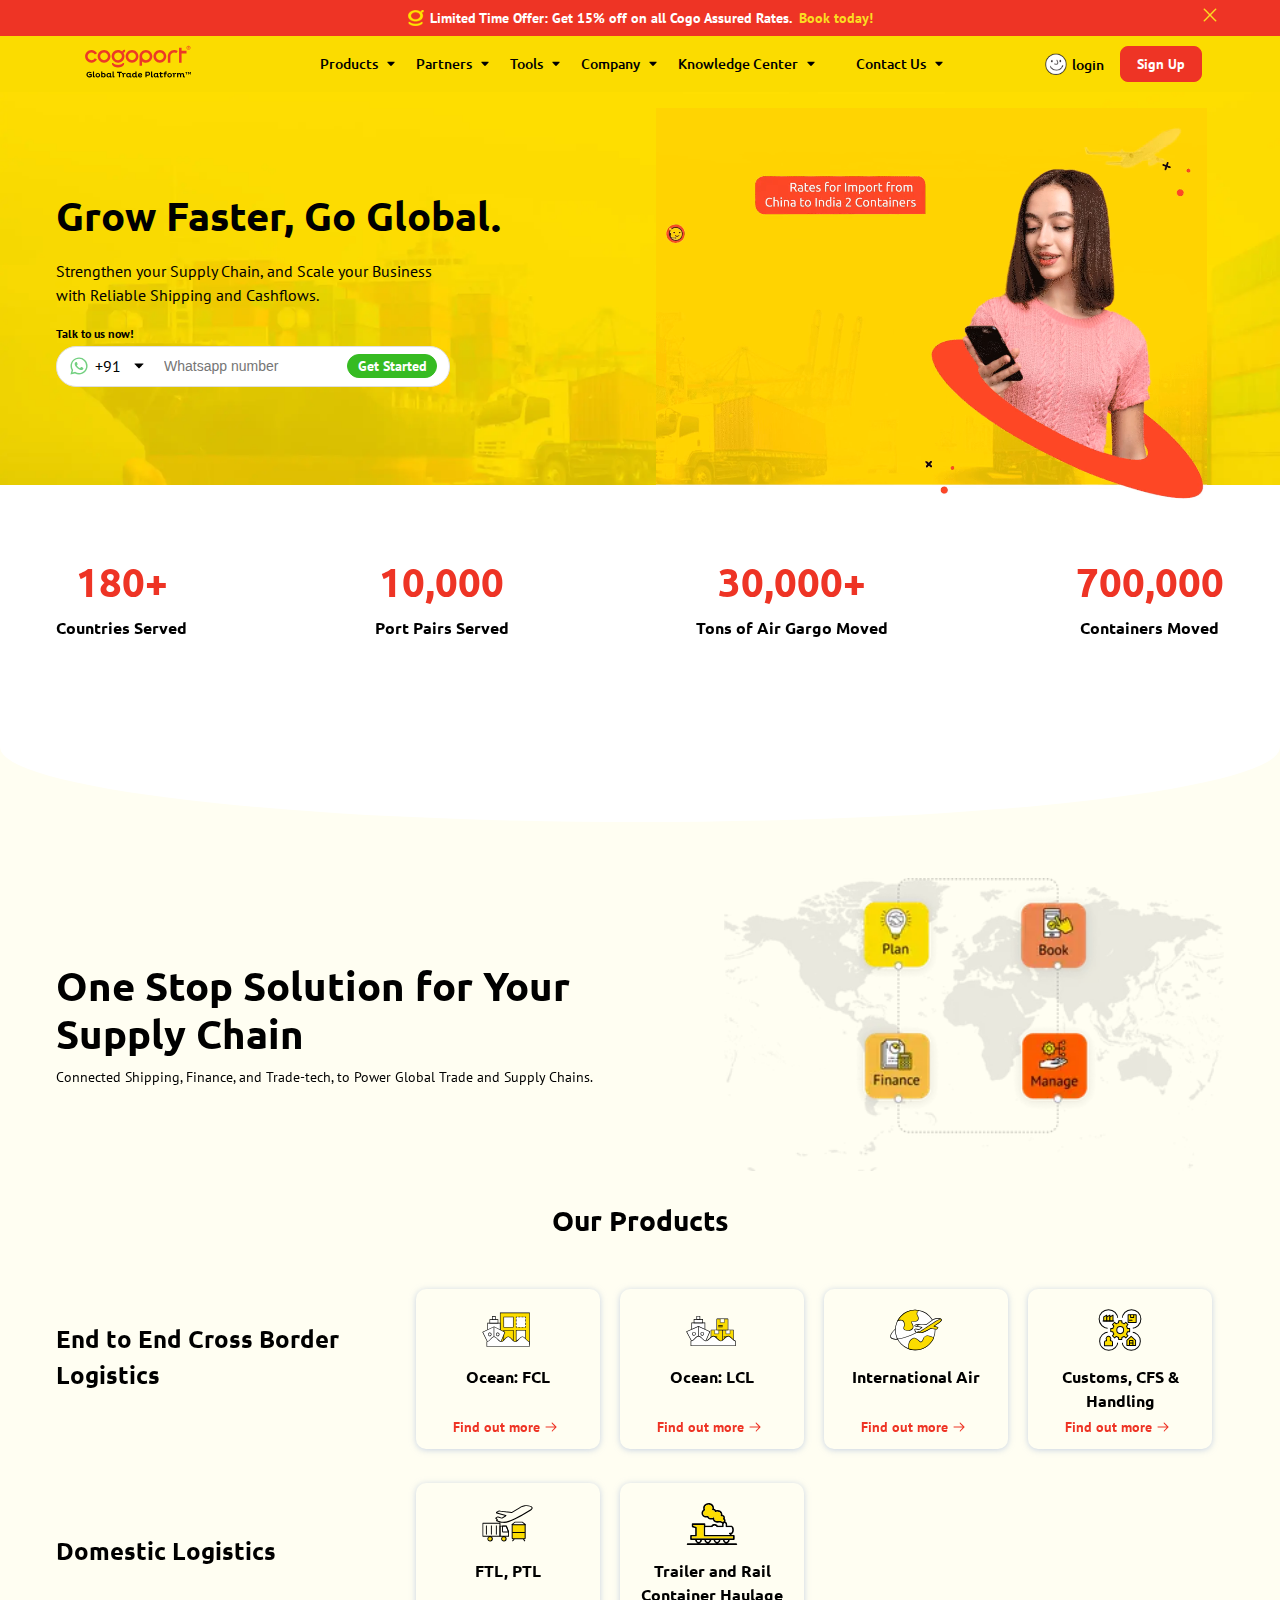
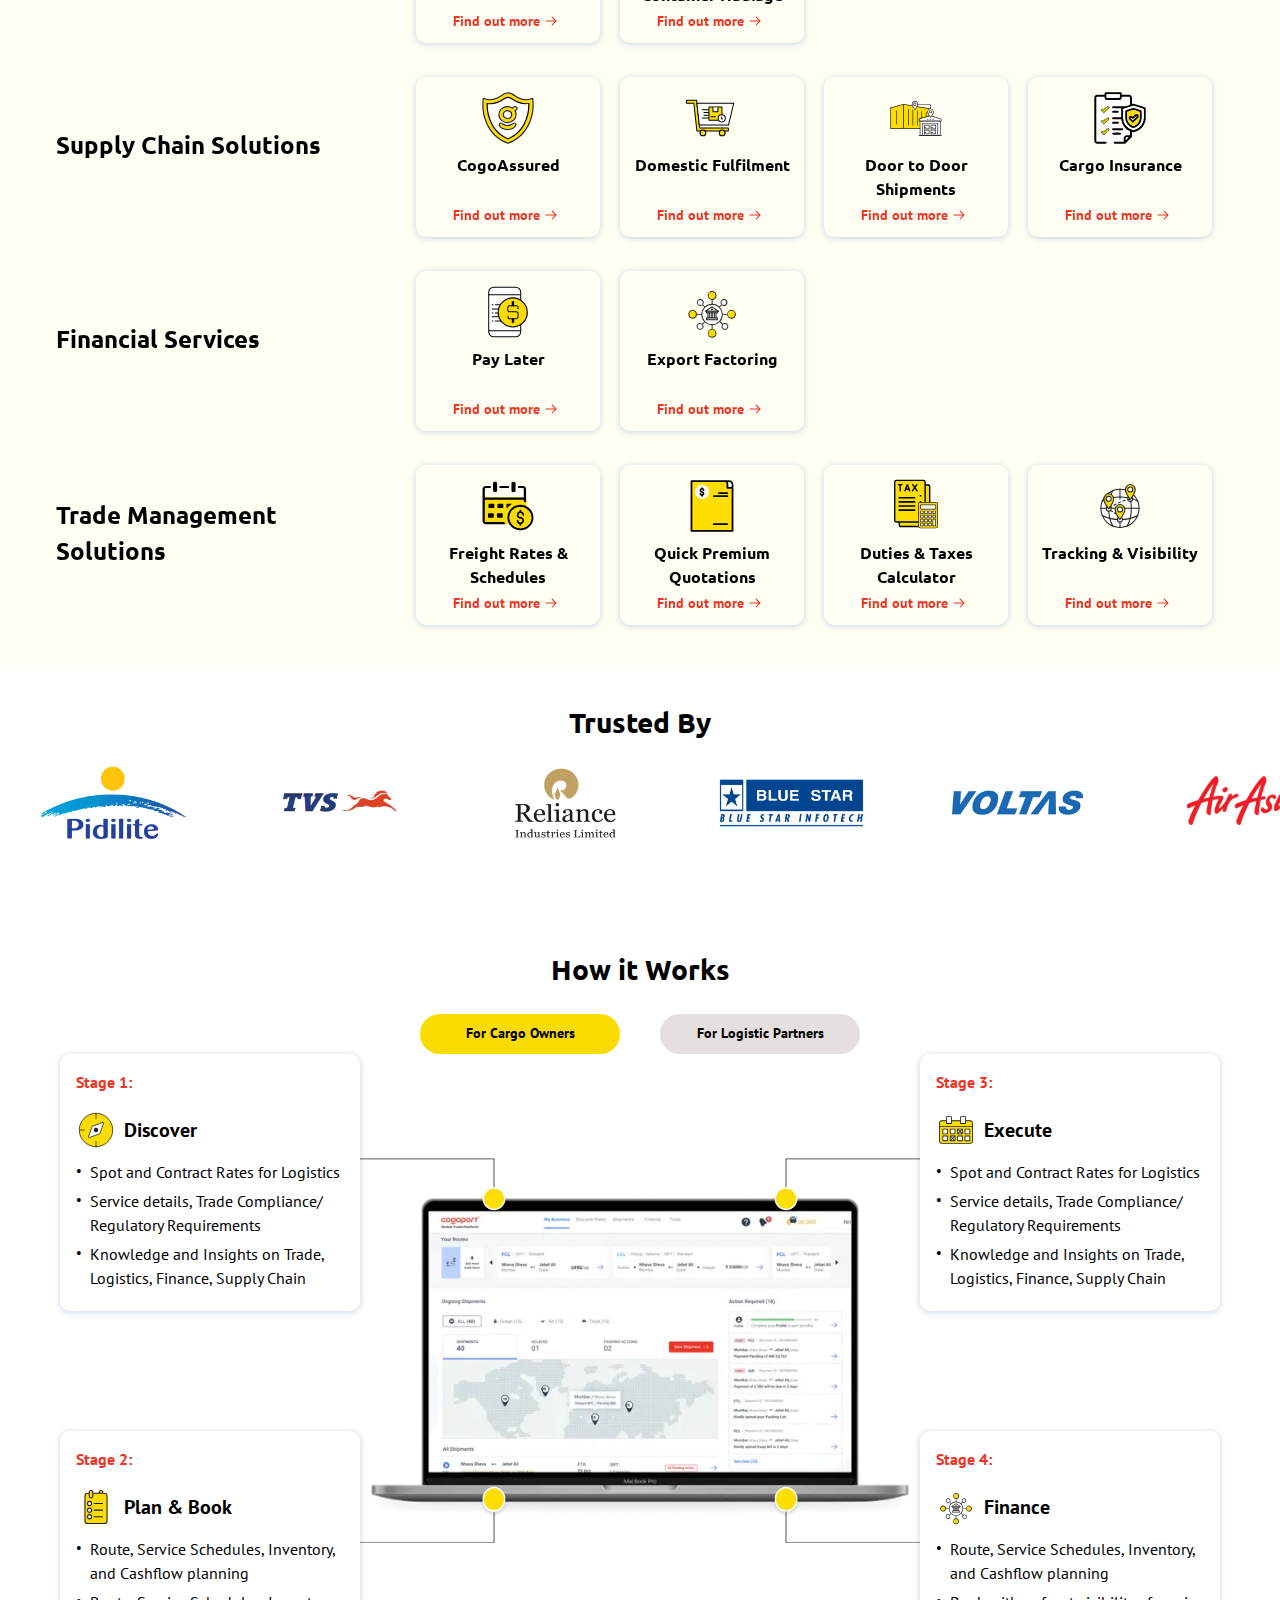
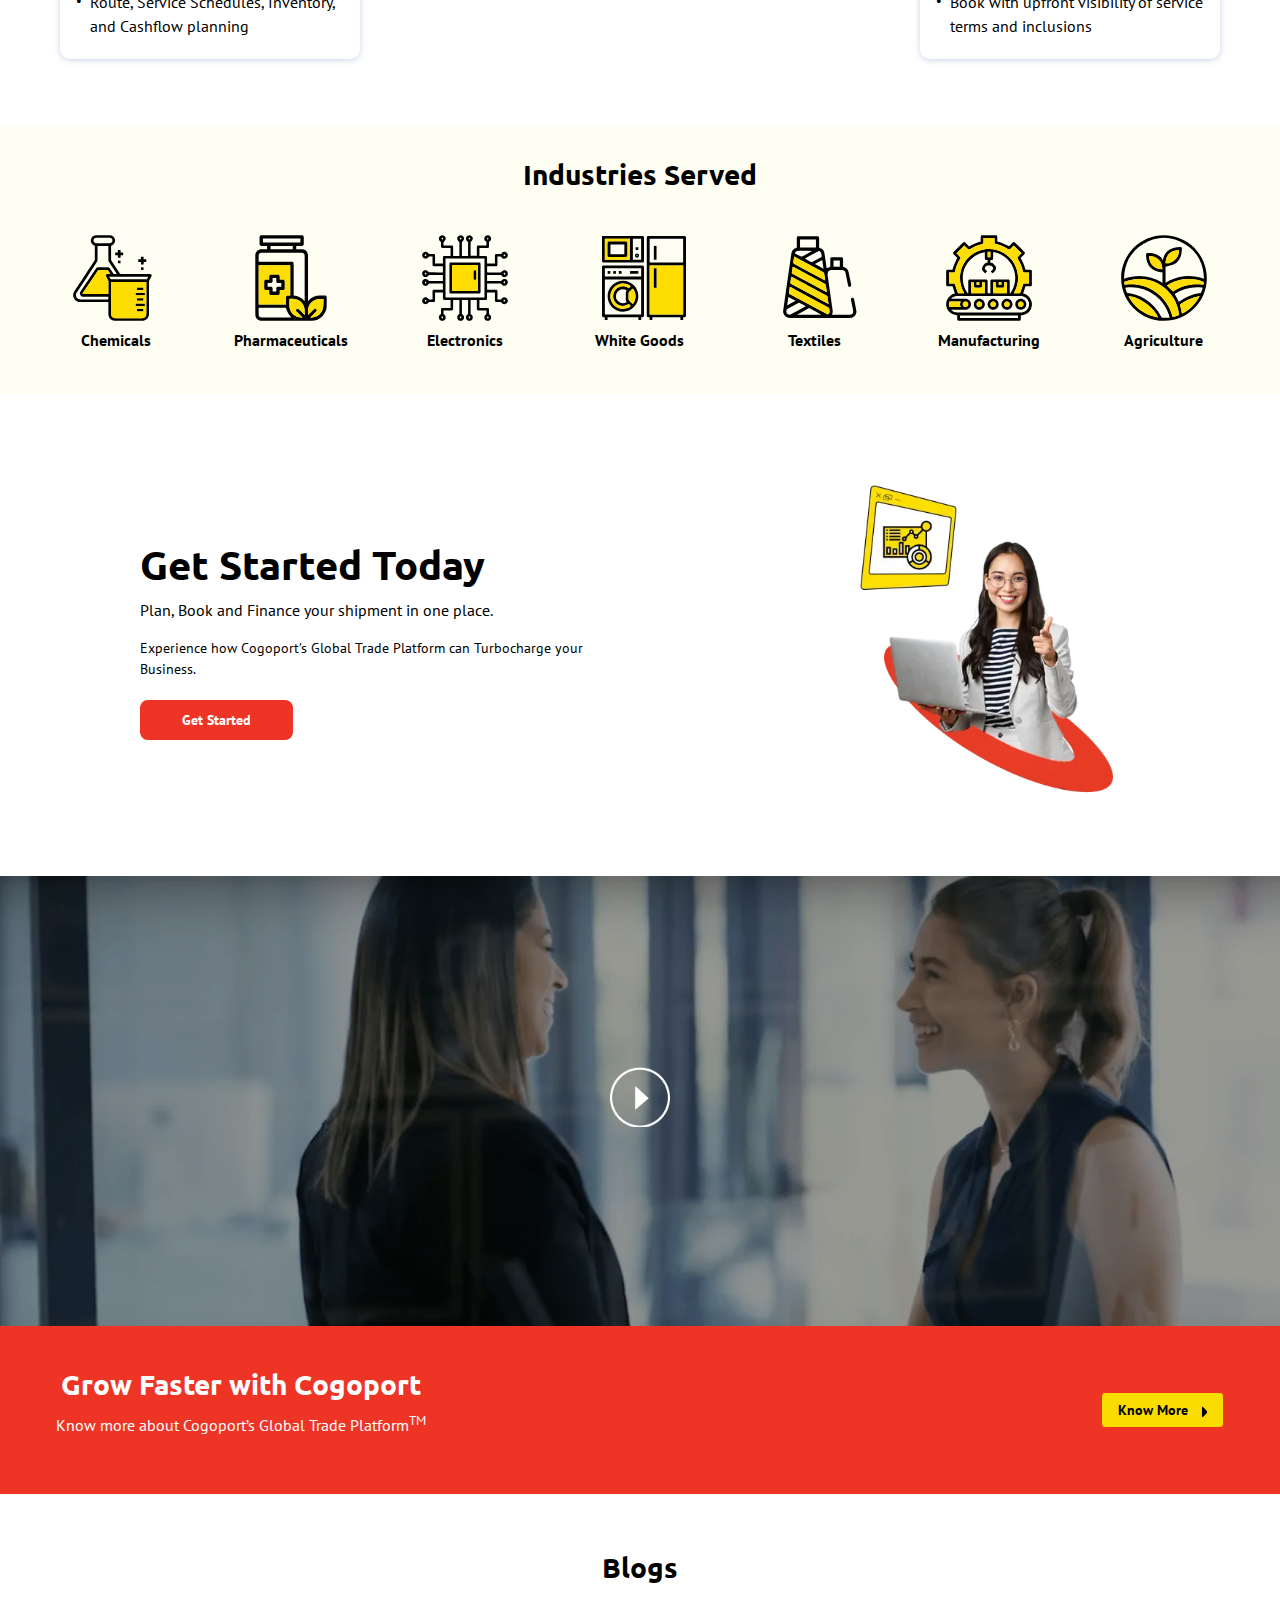
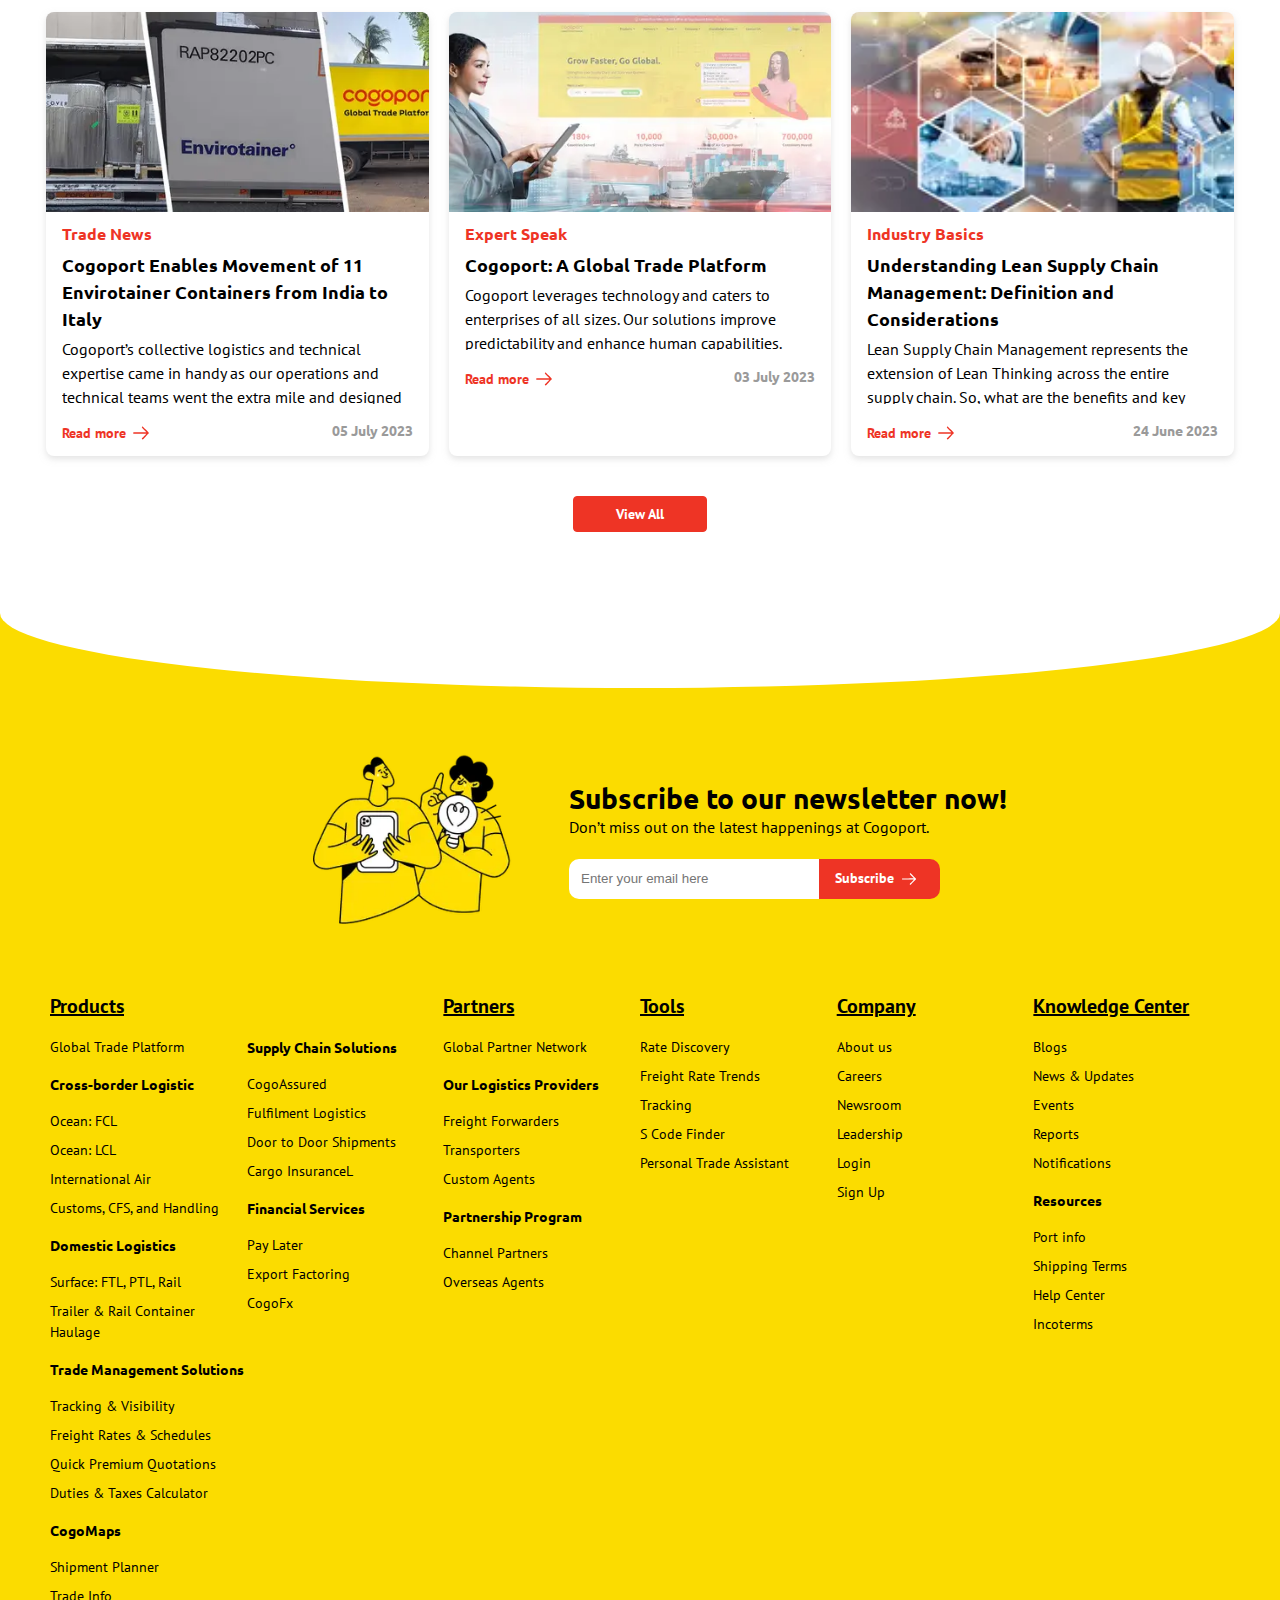
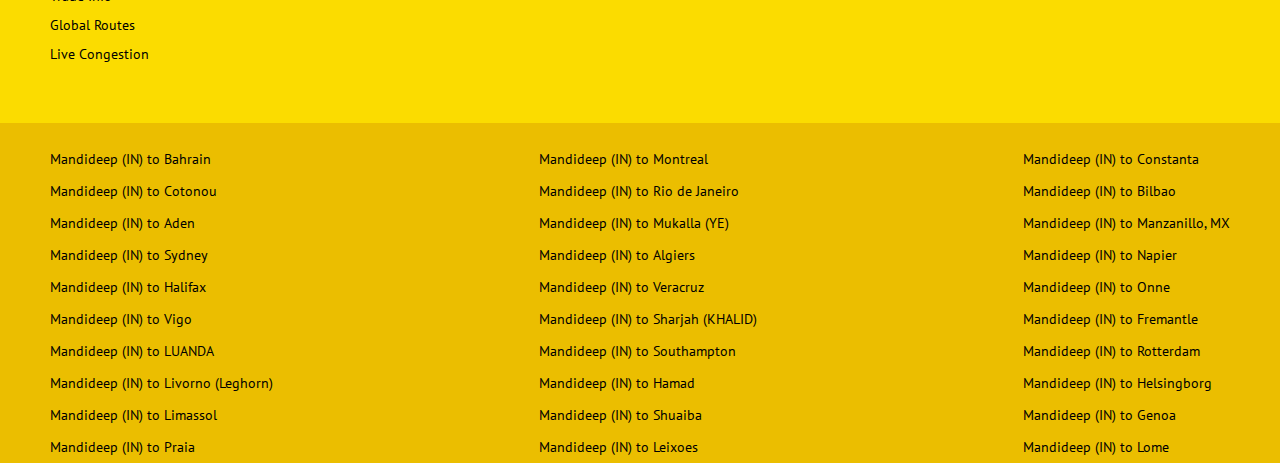
==== commit 14a430a8: "changed file location" ====
--- a/index.html
+++ b/index.html
@@ -432,7 +432,7 @@
                 <button id="red_get_started">Get Started</button>
             </div>
             <div class="content" id="map_supply_chain" >
-                <img id= "get_started_image" src="/images/get_started_image.webp">
+                <img id= "get_started_image" src="images/get_started_image.webp">
             </div>
         </div>
     </div>
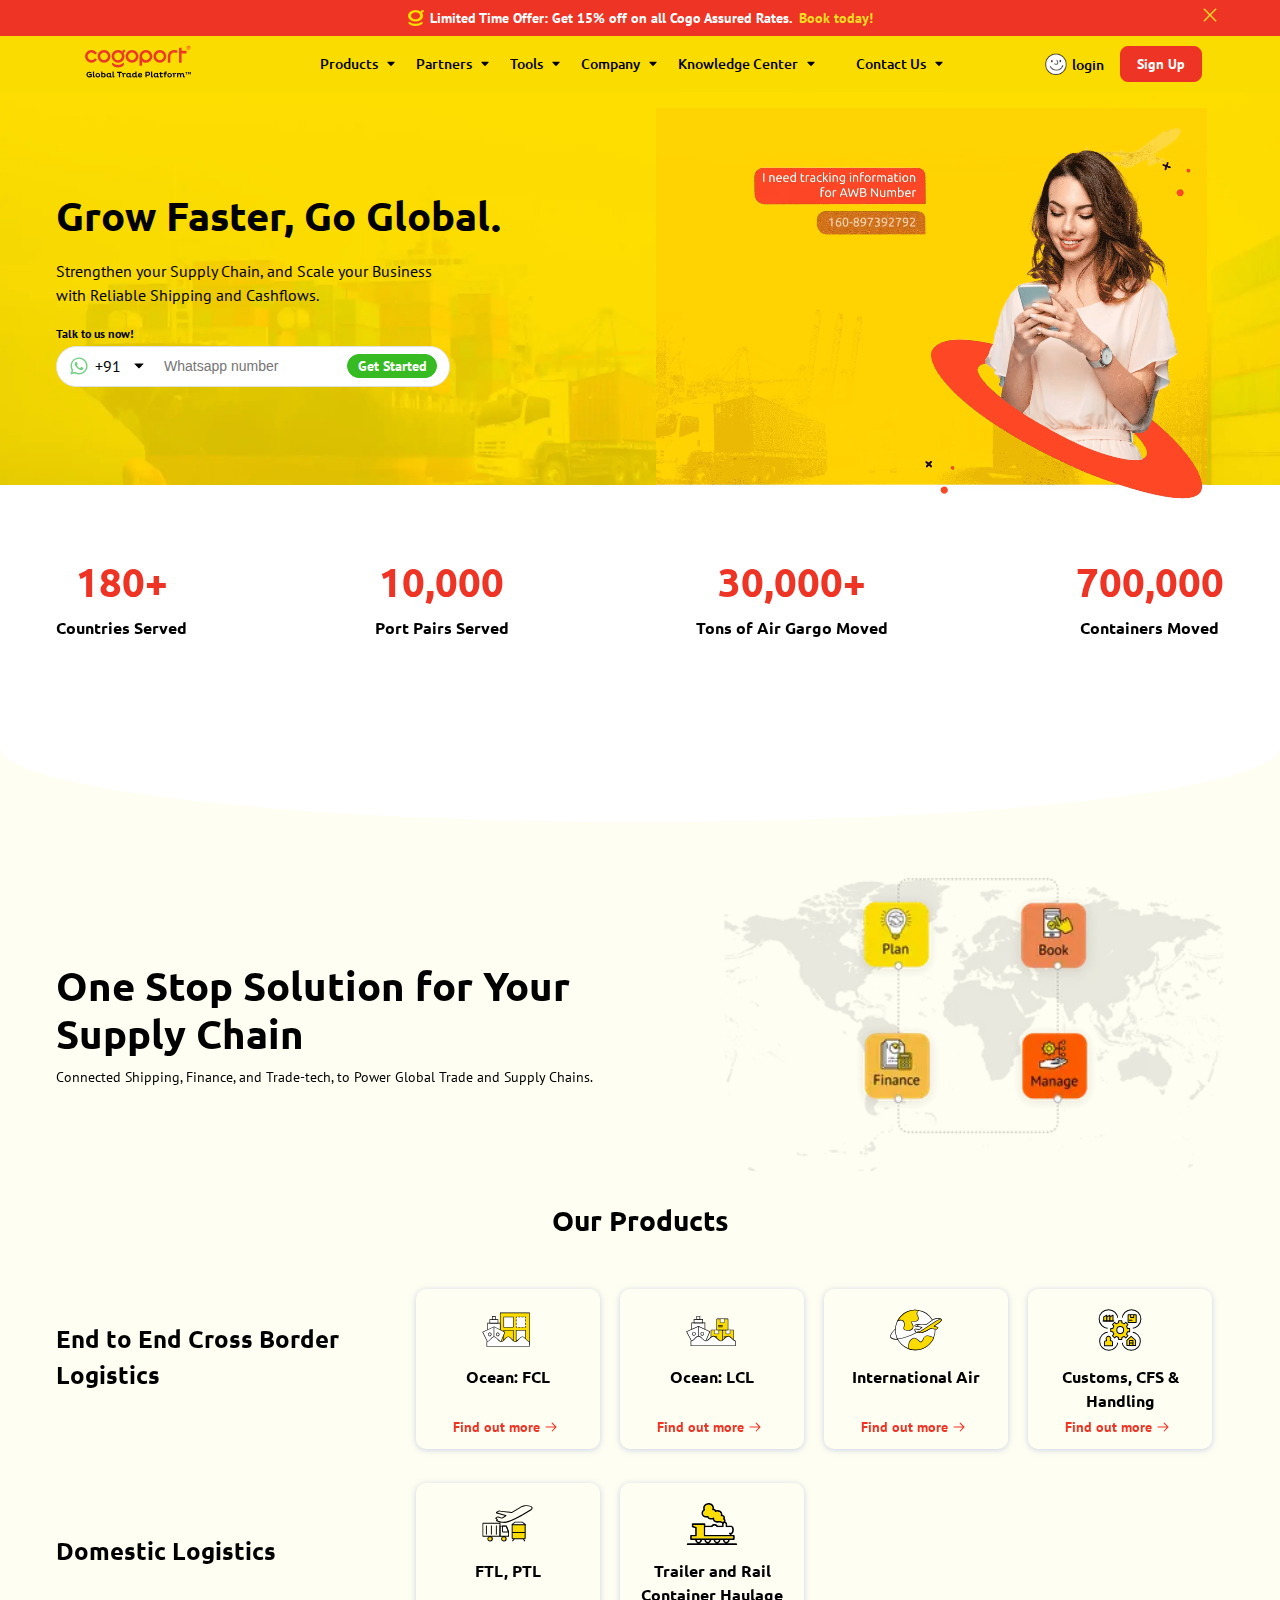
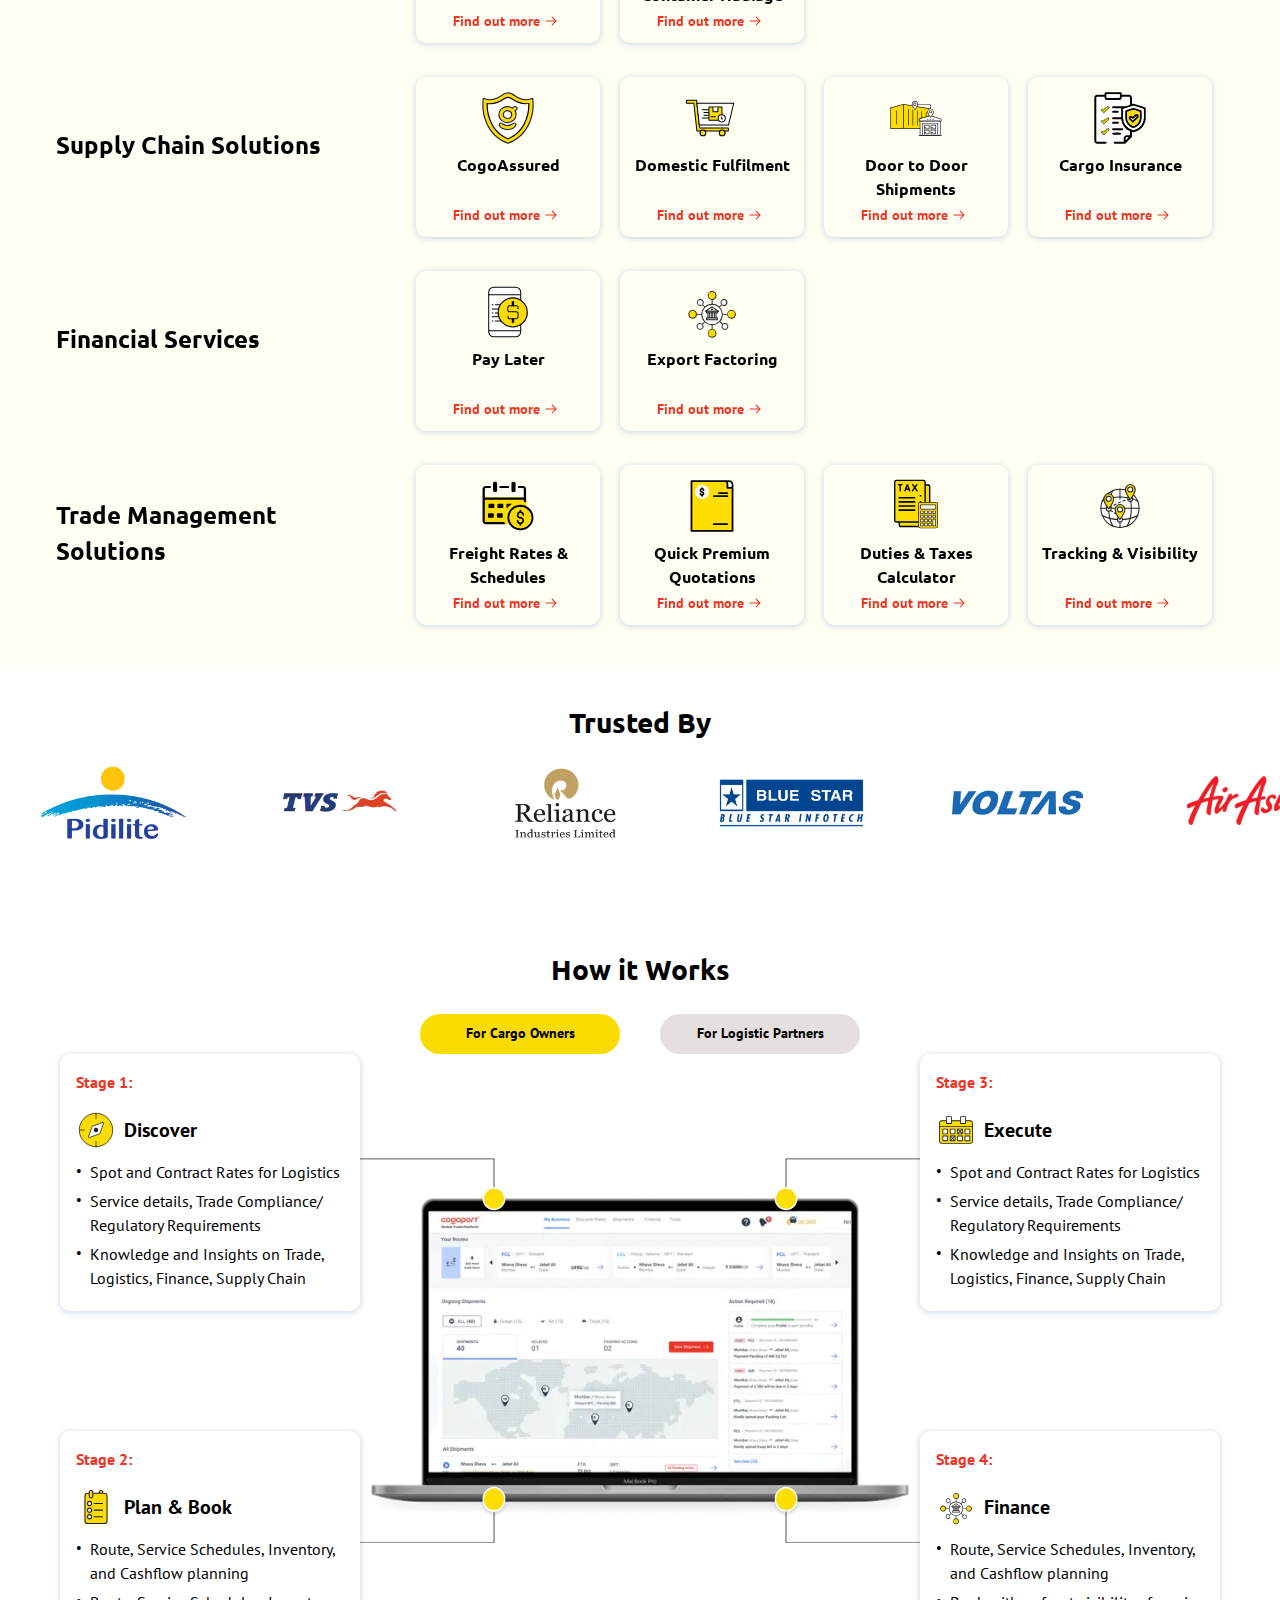
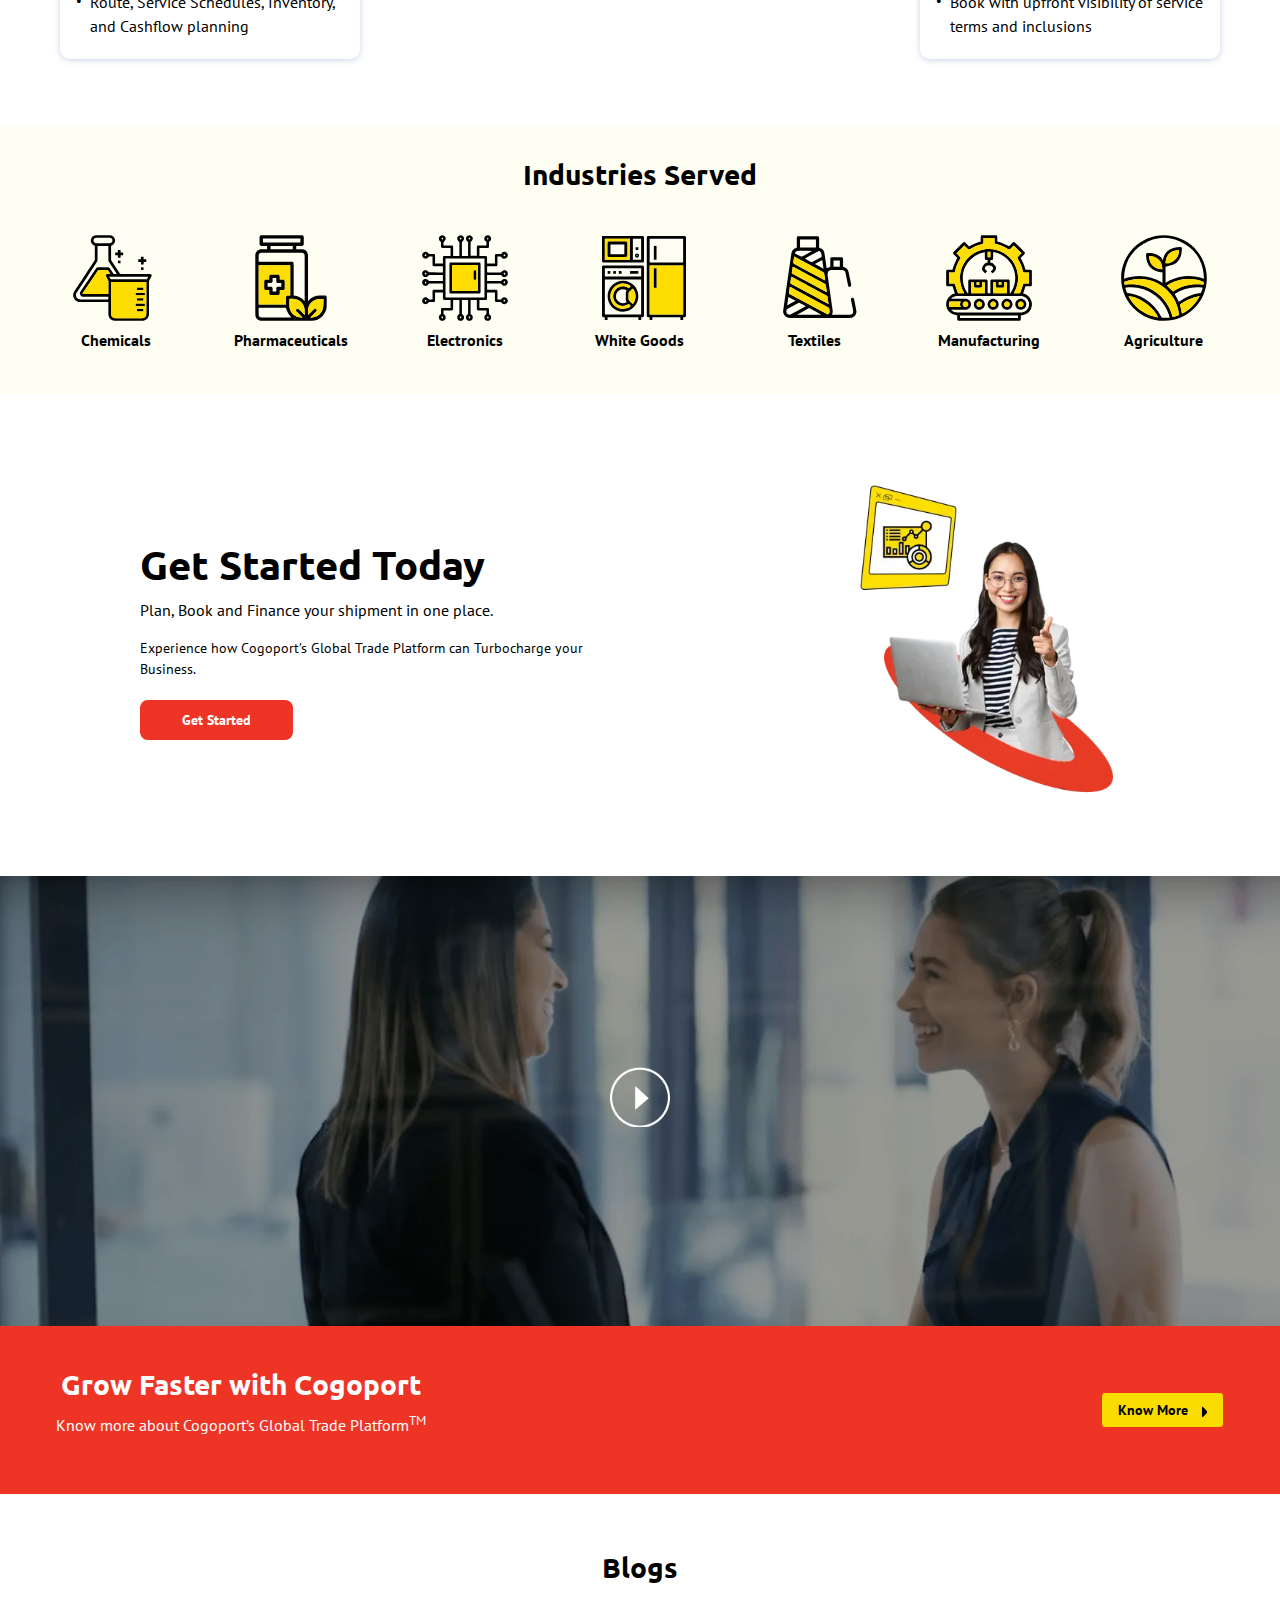
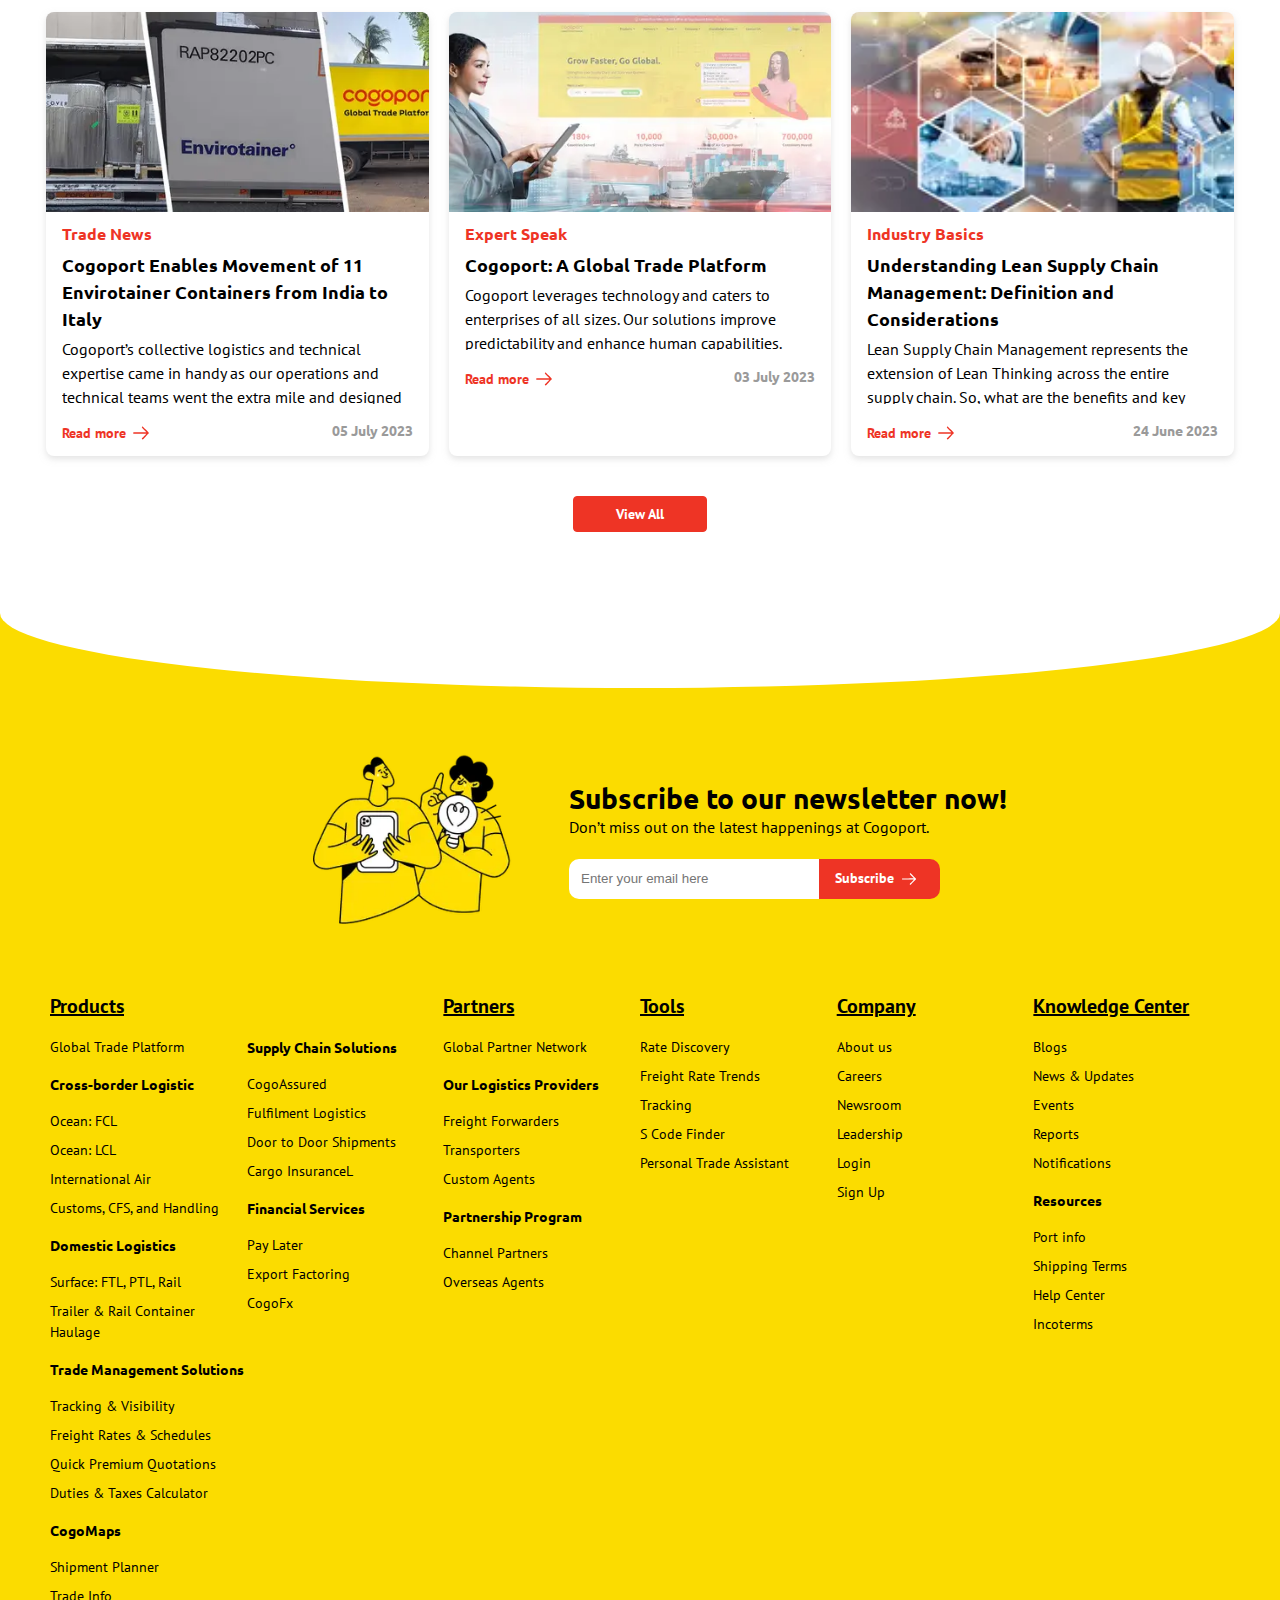
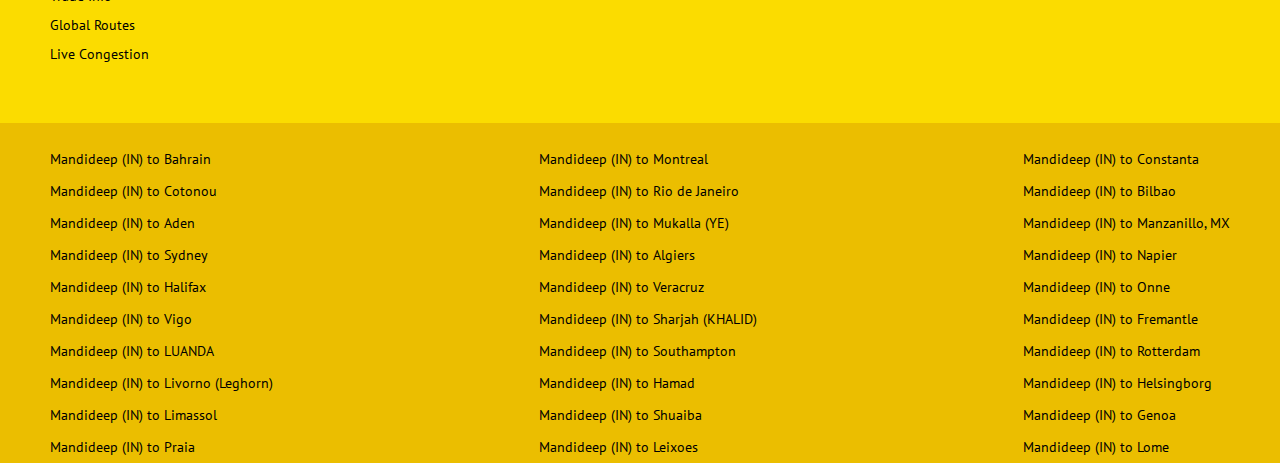
==== commit 33700ca1: "fixes" ====
--- a/index.html
+++ b/index.html
@@ -29,37 +29,37 @@
 
     <div class="navbar" id="navbar">
         <div class="logo_container">
-            <img id="breadcrumb"src="/images/breadcrumb_icon.svg" alt="">
+            <img id="breadcrumb"src="images/breadcrumb_icon.svg" alt="">
             <img src="./images/cogologo_120_36.svg" style="width: 120px; height: 36px;margin-left:auto; cursor: pointer;">
         </div>
         <nav class="navbuttons_container" >
            <div class="login_signup" style="margin-right:0;">
                 <a href="">
                     <span>Products</span>
-                    <img src="/images/black_dropdown.svg" alt="">
+                    <img src="images/black_dropdown.svg" alt="">
                 </a> 
                 <a href="">
                     <span>Partners</span>
-                    <img src="/images/black_dropdown.svg" alt=""></a> 
+                    <img src="images/black_dropdown.svg" alt=""></a> 
                 <a href="">
                     <span>Tools</span>
-                    <img src="/images/black_dropdown.svg" alt="">
+                    <img src="images/black_dropdown.svg" alt="">
                 </a> 
                 <a href="">
                     <span>Company</span>
-                    <img src="/images/black_dropdown.svg" alt="">
+                    <img src="images/black_dropdown.svg" alt="">
                 </a>
                 <a href=""><span>Knowledge Center</span>
-                    <img src="/images/black_dropdown.svg" alt="">
+                    <img src="images/black_dropdown.svg" alt="">
                 </a> 
                 <a href="" style="margin: 0px 0px 0px 40px;">
                     <span>Contact Us</span>
-                    <img src="/images/black_dropdown.svg" alt="">
+                    <img src="images/black_dropdown.svg" alt="">
                 </a>
             </div>
         </nav>
         <div class="login_signup">
-            <img id="smiley" src="./images/smiley.png">
+            <img id="smiley" src="images/smiley.png">
             <button id="login">login</button>
             <button id="signup">Sign Up</button> 
         </div>
@@ -81,11 +81,11 @@
                 </span>
                 <div class="whatsapp_container">
                     <div style="padding: 8px 12px; display: flex; flex-direction: row;">
-                        <img src="/images/whatsapp.svg" style="width:20px; height:20px;">
+                        <img src="images/whatsapp.svg" style="width:20px; height:20px;">
                         <span>+91</span>
                     </div>
                     
-                    <img src="/images/black_dropdown.svg" style="width:12px; height:12px; margin: 0px 16px 0px 0px; cursor:pointer">
+                    <img src="images/black_dropdown.svg" style="width:12px; height:12px; margin: 0px 16px 0px 0px; cursor:pointer">
                     
                     <input type="text" placeholder="Whatsapp number">
                     <button>
@@ -93,8 +93,8 @@
                     </button>
                 </div>
             </div>
-            <video id="video_link" src="/images/v3.mp4" type="video/mp4" poster="/images/v2.mp4#t=0.0" autoplay muted loop width="595" height="400"></video>
-            <video id="video_link_tablet" src="/images/video_tablet_mode_v2.webm" type="video/webm" poster="/images/v2.mp4#t=0.0" autoplay muted loop width="595" height="400"></video>
+            <video id="video_link" src="images/v3.mp4" type="video/mp4" poster="images/v2.mp4#t=0.0" autoplay muted loop width="595" height="400"></video>
+            <video id="video_link_tablet" src="images/video_tablet_mode_v2.webm" type="video/webm" poster="images/v2.mp4#t=0.0" autoplay muted loop width="595" height="400"></video>
         </div>
     </div>
 
@@ -137,7 +137,7 @@
                     </span>
                 </div>
                 <div class="content" id="map_supply_chain">
-                    <img src="/images/map-supply-chain.webp">
+                    <img src="images/map-supply-chain.webp">
                 </div>
             </div>
         </div>    
@@ -151,24 +151,24 @@
                         </div>
                         <div class="tile_container">
                            <a href="" class="tile">
-                               <img src="/images/p1.svg">
+                               <img src="images/p1.svg">
                                <h4>Ocean: FCL</h4>
-                               <span href="">Find out more<img src="/images/red_arrow.svg"></span>
+                               <span href="">Find out more<img src="images/red_arrow.svg"></span>
                            </a>
                            <a href="" class="tile">
-                                <img src="/images/p2.svg">
+                                <img src="images/p2.svg">
                                 <h4>Ocean: LCL</h4>
-                                <span href="">Find out more<img src="/images/red_arrow.svg"></span>
+                                <span href="">Find out more<img src="images/red_arrow.svg"></span>
                             </a>
                             <a href="" class="tile">
-                                <img src="/images/p3.svg">
+                                <img src="images/p3.svg">
                                 <h4>International Air</h4>
-                                <span href="">Find out more<img src="/images/red_arrow.svg"></span>
+                                <span href="">Find out more<img src="images/red_arrow.svg"></span>
                             </a>
                             <a href="" class="tile">
-                                <img src="/images/p4.svg">
+                                <img src="images/p4.svg">
                                 <h4>Customs, CFS & Handling</h4>
-                                <span href="">Find out more<img src="/images/red_arrow.svg"></span>
+                                <span href="">Find out more<img src="images/red_arrow.svg"></span>
                             </a>
                         </div>
                     </div>
@@ -178,14 +178,14 @@
                         </div>
                         <div class="tile_container">
                            <a href="" class="tile">
-                               <img src="/images/p5.svg">
+                               <img src="images/p5.svg">
                                <h4>FTL, PTL</h4>
-                               <span href="">Find out more<img src="/images/red_arrow.svg"></span>
+                               <span href="">Find out more<img src="images/red_arrow.svg"></span>
                            </a>
                            <a href="" class="tile">
-                                <img src="/images/p6.svg">
+                                <img src="images/p6.svg">
                                 <h4>Trailer and Rail Container Haulage</h4>
-                                <span href="">Find out more<img src="/images/red_arrow.svg"></span>
+                                <span href="">Find out more<img src="images/red_arrow.svg"></span>
                             </a>
                         </div>
                     </div>
@@ -195,24 +195,24 @@
                         </div>
                         <div class="tile_container">
                            <a href="" class="tile">
-                               <img src="/images/p7.svg">
+                               <img src="images/p7.svg">
                                <h4>CogoAssured</h4>
-                               <span href="">Find out more<img src="/images/red_arrow.svg"></span>
+                               <span href="">Find out more<img src="images/red_arrow.svg"></span>
                            </a>
                            <a href="" class="tile">
-                                <img src="/images/p8.svg">
+                                <img src="images/p8.svg">
                                 <h4>Domestic Fulfilment</h4>
-                                <span href="">Find out more<img src="/images/red_arrow.svg"></span>
+                                <span href="">Find out more<img src="images/red_arrow.svg"></span>
                             </a>
                             <a href="" class="tile">
-                                <img src="/images/p9.svg">
+                                <img src="images/p9.svg">
                                 <h4>Door to Door Shipments</h4>
-                                <span href="">Find out more<img src="/images/red_arrow.svg"></span>
+                                <span href="">Find out more<img src="images/red_arrow.svg"></span>
                             </a>
                             <a href="" class="tile">
-                                <img src="/images/p10.svg">
+                                <img src="images/p10.svg">
                                 <h4>Cargo Insurance</h4>
-                                <span href="">Find out more<img src="/images/red_arrow.svg"></span>
+                                <span href="">Find out more<img src="images/red_arrow.svg"></span>
                             </a>
                         </div>
                     </div>
@@ -222,14 +222,14 @@
                         </div>
                         <div class="tile_container">
                            <a href="" class="tile">
-                               <img src="/images/p11.svg">
+                               <img src="images/p11.svg">
                                <h4>Pay Later</h4>
-                               <span href="">Find out more<img src="/images/red_arrow.svg"></span>
+                               <span href="">Find out more<img src="images/red_arrow.svg"></span>
                            </a>
                            <a href="" class="tile">
-                                <img src="/images/p12.svg">
+                                <img src="images/p12.svg">
                                 <h4>Export Factoring</h4>
-                                <span href="">Find out more<img src="/images/red_arrow.svg"></span>
+                                <span href="">Find out more<img src="images/red_arrow.svg"></span>
                             </a>
                         </div>
                     </div>
@@ -239,24 +239,24 @@
                         </div>
                         <div class="tile_container">
                            <a href="" class="tile">
-                               <img src="/images/p13.svg">
+                               <img src="images/p13.svg">
                                <h4>Freight Rates & Schedules</h4>
-                               <span href="">Find out more<img src="/images/red_arrow.svg"></span>
+                               <span href="">Find out more<img src="images/red_arrow.svg"></span>
                            </a>
                            <a href="" class="tile">
-                                <img src="/images/p14.svg">
+                                <img src="images/p14.svg">
                                 <h4>Quick Premium Quotations</h4>
-                                <span href="">Find out more<img src="/images/red_arrow.svg"></span>
+                                <span href="">Find out more<img src="images/red_arrow.svg"></span>
                             </a>
                             <a href="" class="tile">
-                                <img src="/images/p15.svg">
+                                <img src="images/p15.svg">
                                 <h4>Duties & Taxes Calculator</h4>
-                                <span href="">Find out more<img src="/images/red_arrow.svg"></span>
+                                <span href="">Find out more<img src="images/red_arrow.svg"></span>
                             </a>
                             <a href="" class="tile">
-                                <img src="/images/p16.svg">
+                                <img src="images/p16.svg">
                                 <h4>Tracking & Visibility</h4>
-                                <span href="">Find out more<img src="/images/red_arrow.svg"></span>
+                                <span href="">Find out more<img src="images/red_arrow.svg"></span>
                             </a>
                         </div>
                     </div>
@@ -269,33 +269,33 @@
         <div class="inner_container_1" >
             <div class="inner_container_2" >
                 <div class="inner_container_3" >
-                    <img src="/images/pidilight.webp" alt="" class="partner_logo">
-                    <img src="/images/tvs.png" alt="" class="partner_logo">
-                    <img src="/images/reliance.webp" alt="" class="partner_logo">
-                    <img src="/images/bluestar.webp" alt="" class="partner_logo">
-                    <img src="/images/voltas.webp" alt="" class="partner_logo">
-                    <img src="/images/air-asia.png" alt="" class="partner_logo">
-                    <img src="/images/vedanta.png" alt="" class="partner_logo">
-                    <img src="/images/utltratech.webp" alt="" class="partner_logo">
-                    <img src="/images/bombay.png" alt="" class="partner_logo">
-                    <img src="/images/bhilosa.png" alt="" class="partner_logo">
-                    <img src="/images/jsw.png" alt="" class="partner_logo">
-                    <img src="/images/ais.webp" alt="" class="partner_logo">
+                    <img src="images/pidilight.webp" alt="" class="partner_logo">
+                    <img src="images/tvs.png" alt="" class="partner_logo">
+                    <img src="images/reliance.webp" alt="" class="partner_logo">
+                    <img src="images/bluestar.webp" alt="" class="partner_logo">
+                    <img src="images/voltas.webp" alt="" class="partner_logo">
+                    <img src="images/air-asia.png" alt="" class="partner_logo">
+                    <img src="images/vedanta.png" alt="" class="partner_logo">
+                    <img src="images/utltratech.webp" alt="" class="partner_logo">
+                    <img src="images/bombay.png" alt="" class="partner_logo">
+                    <img src="images/bhilosa.png" alt="" class="partner_logo">
+                    <img src="images/jsw.png" alt="" class="partner_logo">
+                    <img src="images/ais.webp" alt="" class="partner_logo">
                 </div>
             
                 <div class="inner_container_3">
-                    <img src="/images/pidilight.webp" alt="" class="partner_logo">
-                    <img src="/images/tvs.png" alt="" class="partner_logo">
-                    <img src="/images/reliance.webp" alt="" class="partner_logo">
-                    <img src="/images/bluestar.webp" alt="" class="partner_logo">
-                    <img src="/images/voltas.webp" alt="" class="partner_logo">
-                    <img src="/images/air-asia.png" alt="" class="partner_logo">
-                    <img src="/images/vedanta.png" alt="" class="partner_logo">
-                    <img src="/images/utltratech.webp" alt="" class="partner_logo">
-                    <img src="/images/bombay.png" alt="" class="partner_logo">
-                    <img src="/images/bhilosa.png" alt="" class="partner_logo">
-                    <img src="/images/jsw.png" alt="" class="partner_logo">
-                    <img src="/images/ais.webp" alt="" class="partner_logo">
+                    <img src="images/pidilight.webp" alt="" class="partner_logo">
+                    <img src="images/tvs.png" alt="" class="partner_logo">
+                    <img src="images/reliance.webp" alt="" class="partner_logo">
+                    <img src="images/bluestar.webp" alt="" class="partner_logo">
+                    <img src="images/voltas.webp" alt="" class="partner_logo">
+                    <img src="images/air-asia.png" alt="" class="partner_logo">
+                    <img src="images/vedanta.png" alt="" class="partner_logo">
+                    <img src="images/utltratech.webp" alt="" class="partner_logo">
+                    <img src="images/bombay.png" alt="" class="partner_logo">
+                    <img src="images/bhilosa.png" alt="" class="partner_logo">
+                    <img src="images/jsw.png" alt="" class="partner_logo">
+                    <img src="images/ais.webp" alt="" class="partner_logo">
                 </div>
             </div>
         </div>
@@ -313,7 +313,7 @@
                 <div class="corner_section" id="top_corner_section">
                     <span class="heading">Stage 1:</span>
                     <div class="sub_heading_container">
-                        <img src="/images/s1.svg" alt="">
+                        <img src="images/s1.svg" alt="">
                         <span class="sub-heading">Discover</span>
                     </div>
                     <span class="text_container"><div>•</div><p class="text">Spot and Contract Rates for Logistics</p></span>
@@ -325,7 +325,7 @@
 
                     <span class="heading">Stage 2:</span>
                     <div class="sub_heading_container">
-                        <img src="/images/s2.svg" alt="">
+                        <img src="images/s2.svg" alt="">
                         <span class="sub-heading">Plan & Book</span>
                     </div>
                     
@@ -338,7 +338,7 @@
 
 
             <div  class="middle_section" >
-                <img id="laptop"src="/images/laptop.webp" >
+                <img id="laptop"src="images/laptop.webp" >
             </div>
 
 
@@ -360,7 +360,7 @@
 
                     <span class="heading">Stage 4:</span>
                     <div class="sub_heading_container">
-                        <img src="/images/s4.svg" alt="">
+                        <img src="images/s4.svg" alt="">
                         <span class="sub-heading">Finance</span>
                     </div>
                     
@@ -372,10 +372,10 @@
             </div>
 
             
-            <img id="top_left_arrow" src="/images/top_left_arrow.webp" alt="">
-            <img id="top_right_arrow" src="/images/top_right_arrow.webp" alt="">
-            <img id="bottom_left_arrow"src="/images/bottom_left_arrow.png" alt="">
-            <img id="bottom_right_arrow"src="/images/bottom_right_arrow.webp" alt=""> 
+            <img id="top_left_arrow" src="images/top_left_arrow.webp" alt="">
+            <img id="top_right_arrow" src="images/top_right_arrow.webp" alt="">
+            <img id="bottom_left_arrow"src="images/bottom_left_arrow.png" alt="">
+            <img id="bottom_right_arrow"src="images/bottom_right_arrow.webp" alt=""> 
         </div>
         
 
@@ -386,31 +386,31 @@
             <h3 class="section_heading" >Industries Served</h3>
             <div class="tiles_2">
                 <div class="each_tile">
-                    <img src="/images/p17.svg">
+                    <img src="images/p17.svg">
                     <span>Chemicals</span>
                 </div>
                 <div class="each_tile">
-                    <img src="/images/p18.svg">
+                    <img src="images/p18.svg">
                     <span>Pharmaceuticals</span>
                 </div>
                 <div class="each_tile">
-                    <img src="/images/p19.svg">
+                    <img src="images/p19.svg">
                     <span>Electronics</span>
                 </div>
                 <div class="each_tile">
-                    <img src="/images/p20.svg" style="width:84px; height:100px; margin:0px 0px 0px 8px;">
+                    <img src="images/p20.svg" style="width:84px; height:100px; margin:0px 0px 0px 8px;">
                     <span>White Goods</span>
                 </div>
                 <div class="each_tile">
-                    <img src="/images/p21.svg" style="width:88px; height:100px; margin:0px 0px 0px 6px;">
+                    <img src="images/p21.svg" style="width:88px; height:100px; margin:0px 0px 0px 6px;">
                     <span>Textiles</span>
                 </div>
                 <div class="each_tile">
-                    <img src="/images/p22.svg" style="width:100px; height:100px;" >
+                    <img src="images/p22.svg" style="width:100px; height:100px;" >
                     <span>Manufacturing</span>
                 </div>
                 <div class="each_tile">
-                    <img src="/images/p23.svg" style="width:100px; height:100px;" >
+                    <img src="images/p23.svg" style="width:100px; height:100px;" >
                     <span>Agriculture</span>
                 </div>
             </div>
@@ -440,9 +440,9 @@
     <div class="master_container" style="position: relative;">
         
         <div class="video_container" id="video_cover_image" >
-            <img src="/images/video_cover_image.webp" alt="">
+            <img src="images/video_cover_image.webp" alt="">
              <div class="video_play_button_container">            
-                <img src="/images/play_video.png" style="width: 60px; height: 60px; margin: 0px 0px 8px; "alt="">
+                <img src="images/play_video.png" style="width: 60px; height: 60px; margin: 0px 0px 8px; "alt="">
              </div>
             <iframe class="youtube_video_invisible" src="https://www.youtube.com/embed/iPATxlVp5gU"></iframe>
         </div>
@@ -455,7 +455,7 @@
                 </div>
                 <button id="know_more_button">
                     <span>Know More</span>
-                    <img src="/images/black_right_arrow.svg" alt="">
+                    <img src="images/black_right_arrow.svg" alt="">
                 </button>
             </div>
         </div>
@@ -469,7 +469,7 @@
             </h3>
             <div class="blog_container">
                <div class="each_blog" id="blog-1">
-                   <img src="/images/b1.jpeg" alt="">
+                   <img src="images/b1.jpeg" alt="">
                    <div class="blog_text">
                         <h4>
                            Trade News
@@ -491,7 +491,7 @@
                     </div>
                </div>
                 <div class="each_blog" id="blog-2">
-                    <img src="/images/b2.jpeg" alt="">
+                    <img src="images/b2.jpeg" alt="">
                     <div class="blog_text">
                         <h4>
                             Expert Speak
@@ -516,7 +516,7 @@
                     </div>
                 </div>
                 <div class="each_blog" id="blog-3">
-                    <img src="/images/b3.jpeg" alt="">
+                    <img src="images/b3.jpeg" alt="">
                     <div class="blog_text">
                         <h4>
                             Industry Basics
@@ -557,7 +557,7 @@
 
     <div class="master_container" id="subscribe_master_container">
          <div class="subscribe_image_container">
-            <img src="/images/subscribe.webp" alt="">
+            <img src="images/subscribe.webp" alt="">
          </div>
          <div class="content" style=" flex:none;" >
             <h3>
@@ -568,7 +568,7 @@
                 <input placeholder="Enter your email here" type ="text">
                 <button>
                     <span>Subscribe</span>
-                    <img src="/images/white_arrow.svg" alt="">
+                    <img src="images/white_arrow.svg" alt="">
                 </button>
             </div>
             
@@ -698,31 +698,31 @@
         <div class="content_2_tablet">
             <button>
                 <h3>Products</h3>
-                <img src="/images/black_right_arrow.svg" alt="">
+                <img src="images/black_right_arrow.svg" alt="">
             </button>
         </div>
         <div class="content_2_tablet">
             <button>
                 <h3>Partners</h3>
-                <img src="/images/black_right_arrow.svg" alt="">
+                <img src="images/black_right_arrow.svg" alt="">
             </button>
         </div>
         <div class="content_2_tablet">
             <button>
                 <h3>Tools</h3>
-                <img src="/images/black_right_arrow.svg" alt="">
+                <img src="images/black_right_arrow.svg" alt="">
             </button>
         </div>
         <div class="content_2_tablet">
             <button>
                 <h3>Company</h3>
-                <img src="/images/black_right_arrow.svg" alt="">
+                <img src="images/black_right_arrow.svg" alt="">
             </button>
         </div>
         <div class="content_2_tablet">
             <button>
                 <h3>Knowledge Center</h3>
-                <img src="/images/black_right_arrow.svg" alt="">
+                <img src="images/black_right_arrow.svg" alt="">
             </button>
         </div>
         <div class="content_2_tablet">
